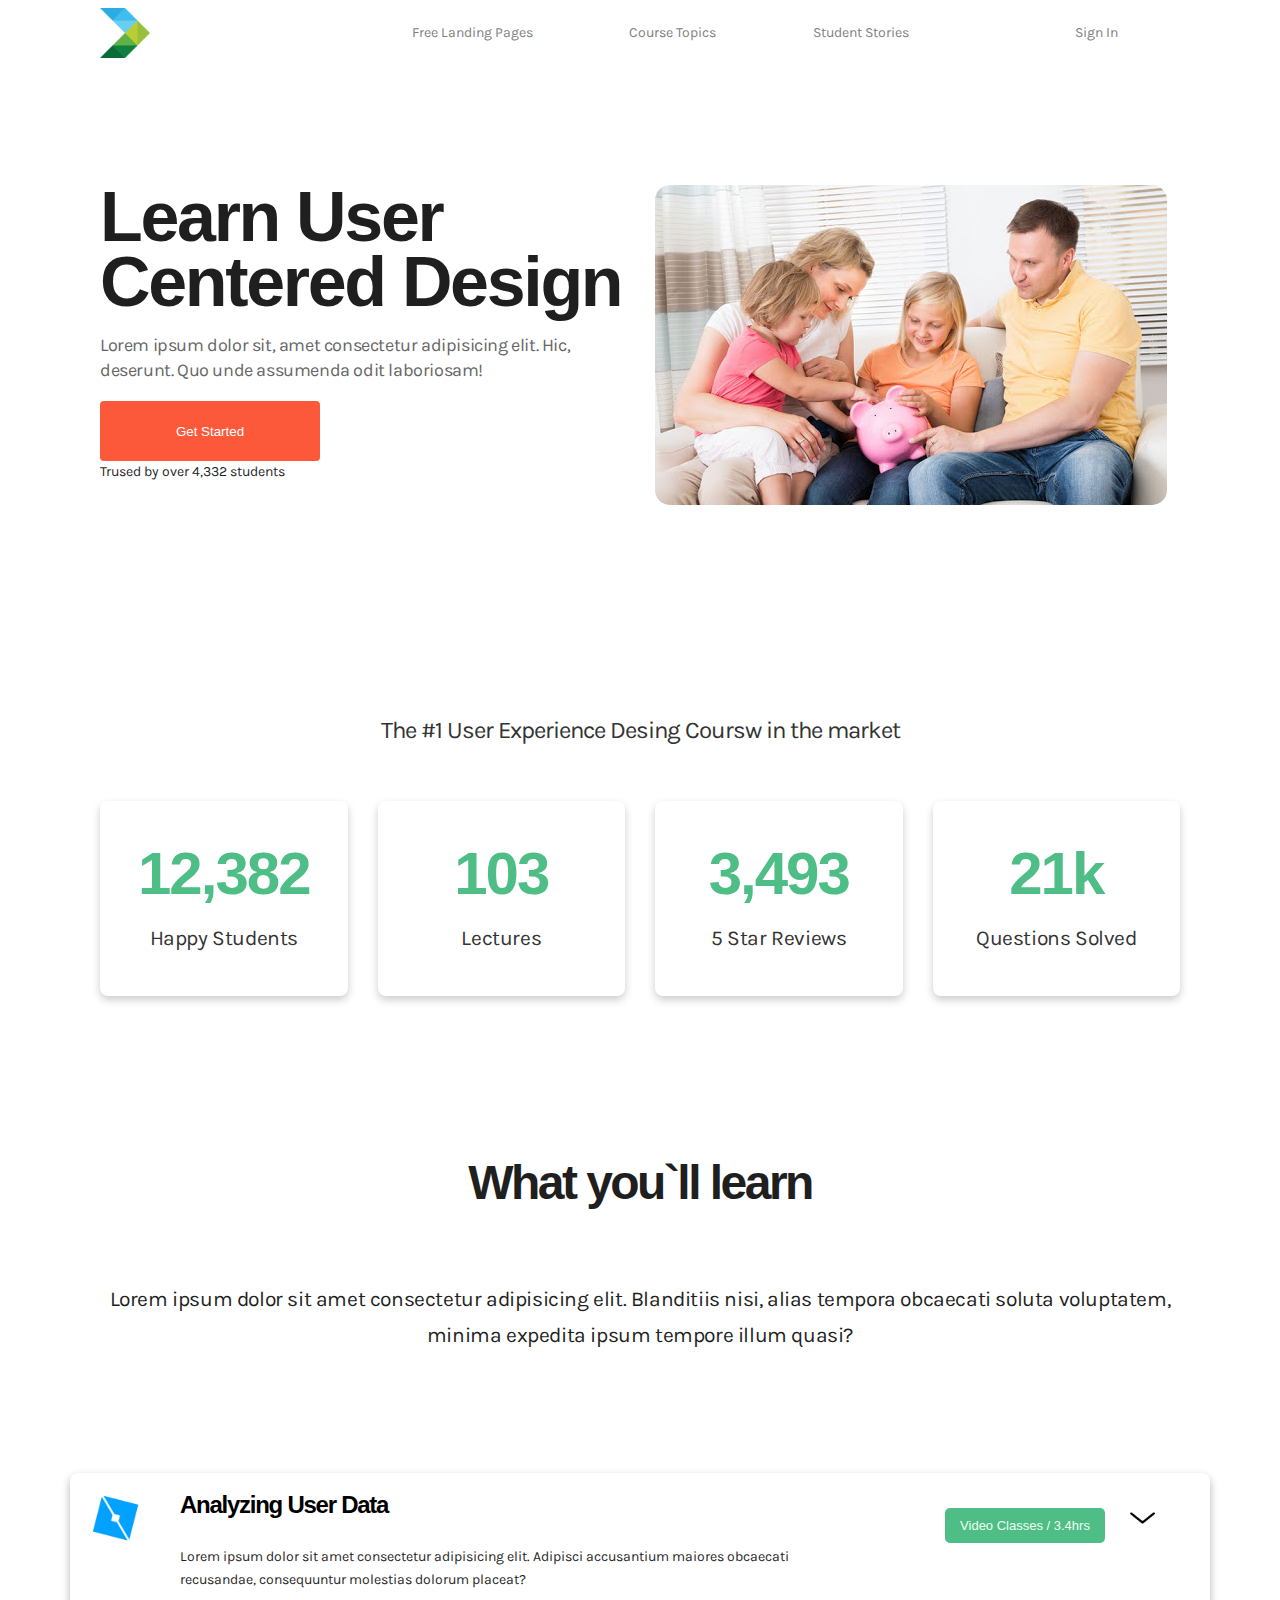
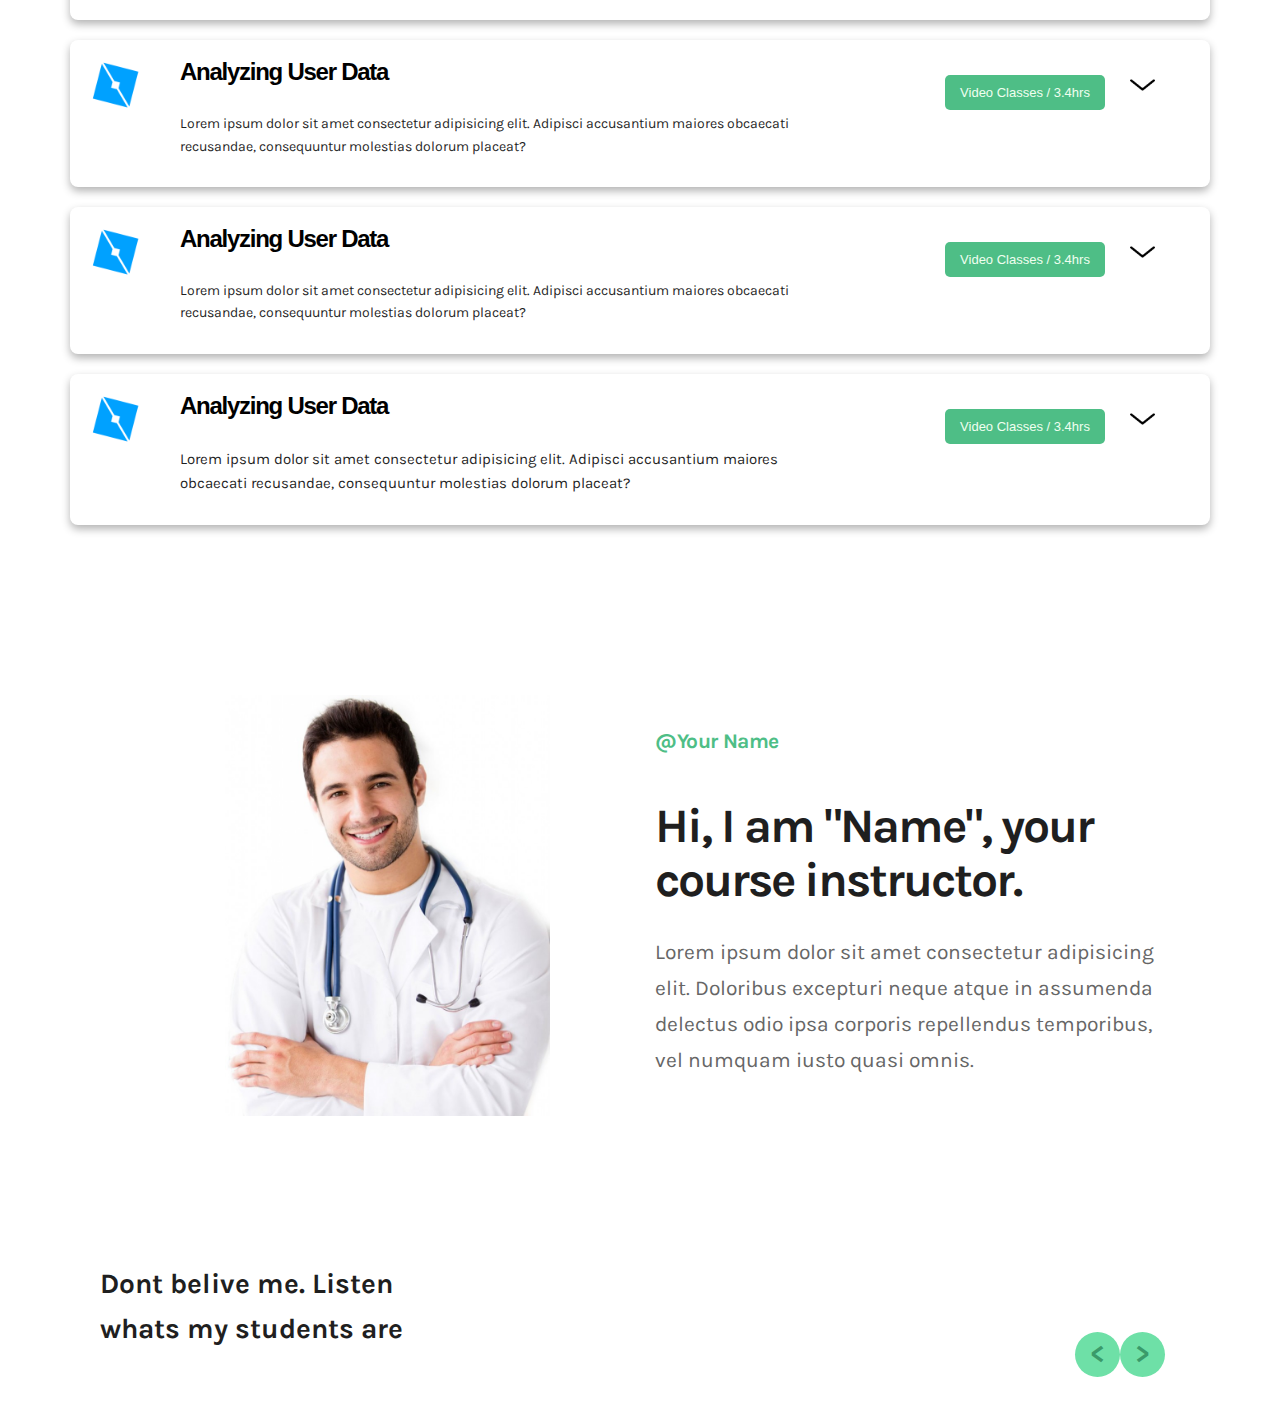
==== index.html @ 09f96566 "." ====
<!DOCTYPE html>
<html lang="en">
<head>
    <meta charset="UTF-8">
    <meta http-equiv="X-UA-Compatible" content="IE=edge">
    <meta name="viewport" content="width=device-width, initial-scale=1.0">
    <!-- <link rel="stylesheet" href="Css-Style/bootstrap-grid.css"> -->
    <link rel="stylesheet" href="Css-Style/bootstrap-grid.css">
    <link rel="stylesheet" href="Css-Style/style.css">
    <link rel="preconnect" href="https://fonts.gstatic.com">
    <link rel="stylesheet" href="./fonts/ep-icon-fonts/css/style.css">
   <link href="https://fonts.googleapis.com/css2?family=Karla:wght@200;400;700&display=swap" rel="stylesheet">
   
    <title>Document</title>
</head>
<body>

    <div class="container">
        <div class="row NavBar" >
          <div class="col-sm-1  col-md-2  col-lg-2    nav-brand">
              <div class="col-md-12">
                 <img src="images/logo/ssdc-logo.png" alt="" width="50px">
              </div>      
          </div>
          
        
          <div class="col-sm-8 col-md-7 col-lg-8 color     nav-menu">
             <ul class="list-block">
                   <li class="dropdown">
                       <a href="#">Free Landing Pages</a>
                       <ul class="dropdown-content ">
                        <li>
                            <a href="">
                             <h3>Mobile Application</h3>
                             <p>Lorem ipsum dolor sit amet.</p>
                            </a>
                            
                        </li>
                        <li>
                            <a href="">
                             <h3>SaaS Application</h3>
                             <p>Lorem ipsum dolor sit amet.</p>
                            </a>
                            
                        </li>
                        <li>
                            <a href="">
                             <h3>Digital Service</h3>
                             <p>Lorem ipsum dolor sit amet.</p>
                            </a>
                            
                        </li>
                        <li>
                            <a href="">
                             <h3>Software</h3>
                             <p>Lorem ipsum dolor sit amet.</p>
                            </a>
                            
                        </li>
                           
                        <li>
                            <a href="">
                             <h3>Web Application</h3>
                             <p>Lorem ipsum dolor sit amet.</p>
                            </a>
                           
                        </li>
                        <li>
                            <a href="">
                             <h3>SaaS Subscription</h3>
                             <p>Lorem ipsum dolor sit amet.</p>
                            </a>
                            
                        </li>
                        <li>
                            <a href="">
                             <h3>Online Course</h3>
                             <p>Lorem ipsum dolor sit amet.</p>
                            </a>
                           
                        </li>
                        <li>
                            <a href="">
                             <h3>Mobile App 2.0</h3>
                             <p>Lorem ipsum dolor sit amet.</p>
                            </a>
                            
                        </li>
                       </ul>
                   </li> 
                   
                   
                   <li>
                       <a href="#">Course Topics</a>
                   </li>
                   <li> 
                     <a href="#">Student Stories</a>
                   </li>
             </ul>
          </div>
         

          <div class=" col-sm-3  col-md-3  col-lg-2    nav-sign">
             <ul class="sign-box">
                 <li>
                     <a href="">Sign In</a>
                 </li>
             </ul>
            
          </div>

          <div class="burger-menu">
            <ul>
                <li style="list-style: none;">
                    <img src="images/icon/icon.png" alt="" width="30px" height="30px">
                </li>
            </ul>
         </div>
        </div>  
        
        <!-- block Section-->
<div class="block-hero">
     <div class="container">
        <div class="row">
          <div class="col-md-6  Learn">
              <h1>Learn User <br>Centered Design</h1>
              <p>Lorem ipsum dolor sit, amet consectetur adipisicing elit. Hic, deserunt. Quo unde assumenda odit laboriosam!</p>
             <div class="btn">
                <button class="btn-hover">
                    <a href="#">Get Started</a>
                </button>
             </div>
              <div class="rating">
                  <div class="icon">
                
                  </div>
                  <span class="text"> Trused by over 4,332 students </span>
              </div>
            </div>
                   <!--video-block-->
           <div class="col-md-6">
              <div class="media">
                  <img src="images/unnamed.jpg" alt="">
              </div>
           </div>   
         </div>

     </div>
</div>

<div class="reting-block">
    <div class="container">
        <div class="row  Ex-title">
            <h1 class="text-experience col-12">The #1 User Experience Desing Coursw in the market</h1>
        </div>
        <div class="row  Ex-block-cont " >
            <div class="col-3 ">
                <div class="cub">
                    <h1 class="num">12,382</h1>
                    <p class="p-title">Happy Students</p>
                </div>
            </div>
            <div class="col-3">
                <div class="cub">
                    <h1 class="num">103</h1>
                    <p class="p-title">Lectures</p>
                </div>
            </div>
            <div class="col-3">
                <div class="cub">
                   <h1 class="num">3,493</h1>
                   <p class="p-title">5 Star Reviews</p>
                </div>
            </div>
            <div class="col-3">
                <div class="cub">
                   <h1 class="num">21k</h1>
                   <p class="p-title">Questions Solved</p>
                </div>
            </div>
        </div>
    </div>
</div>


<div class="text-block">
    <div class="container">
        <div class="row">
        <div class="col-12">
            <h2 class="text-title">What you`ll learn</h2>
            <p class="text-p">Lorem ipsum dolor sit amet consectetur adipisicing elit. Blanditiis nisi, alias tempora obcaecati soluta voluptatem, minima expedita ipsum tempore illum quasi?</p>
        </div>
        </div>
    </div>
</div>


<!--colllapse-block-->
  
<div class="colaps">
   <div class="container">
       <div class="row colaps-block">
       <div class="row video-classes">
           <div class="col-md-1 ">
              <div class="icon-cubic"> 
                 <img src="images/icon/ROBLOX_Studio_icon.png" alt="icon" width="60px" height="60px">
              </div>
           </div>
         <div class="col-md-7">
             <div>
                 <h1 class="video-title">Analyzing User Data </h1>
                 <p>Lorem ipsum dolor sit amet consectetur adipisicing elit. Adipisci accusantium maiores obcaecati recusandae, consequuntur molestias dolorum placeat?</p>
            </div>
         </div>
        
         <div class="col-md-3 btn-block-classes">
             <div class="icon-slak">
                 <div>
                    <button class="video-class-btn">Video Classes / 3.4hrs </button>
                </div>
                <div class="icon-slak-btn">
                    <img src="images/icon/icon-vniz.png" alt="" width="25px" height="20px" class="slak">
                </div>
             </div>
         </div>
         </div>
         </div>

         <div class="row colaps-block">
            <div class="row video-classes">
                <div class="col-md-1 ">
                   <div class="icon-cubic"> 
                      <img src="images/icon/ROBLOX_Studio_icon.png" alt="icon" width="60px" height="60px">
                   </div>
                </div>
              <div class="col-md-7">
                  <div>
                      <h1 class="video-title">Analyzing User Data </h1>
                      <p>Lorem ipsum dolor sit amet consectetur adipisicing elit. Adipisci accusantium maiores obcaecati recusandae, consequuntur molestias dolorum placeat?</p>
                 </div>
              </div>
             
              <div class="col-md-3 btn-block-classes">
                  <div class="icon-slak">
                      <div>
                         <button class="video-class-btn">Video Classes / 3.4hrs </button>
                     </div>
                     <div class="icon-slak-btn">
                         <img src="images/icon/icon-vniz.png" alt="" width="25px" height="20px" class="slak">
                     </div>
                  </div>
              </div>
              </div>
              </div>

              <div class="row colaps-block">
                <div class="row video-classes">
                    <div class="col-md-1 ">
                       <div class="icon-cubic"> 
                          <img src="images/icon/ROBLOX_Studio_icon.png" alt="icon" width="60px" height="60px">
                       </div>
                    </div>
                  <div class="col-md-7">
                      <div>
                          <h1 class="video-title">Analyzing User Data </h1>
                          <p>Lorem ipsum dolor sit amet consectetur adipisicing elit. Adipisci accusantium maiores obcaecati recusandae, consequuntur molestias dolorum placeat?</p>
                     </div>
                  </div>
                 
                  <div class="col-md-3 btn-block-classes">
                      <div class="icon-slak">
                          <div>
                             <button class="video-class-btn">Video Classes / 3.4hrs </button>
                         </div>
                         <div class="icon-slak-btn">
                             <img src="images/icon/icon-vniz.png" alt="" width="25px" height="20px" class="slak">
                         </div>
                      </div>
                  </div>
                  </div>
                  </div>

                  <div class="row colaps-block">
                    <div class="row video-classes">
                        <div class="col-md-1 ">
                           <div class="icon-cubic"> 
                              <img src="images/icon/ROBLOX_Studio_icon.png" alt="icon" width="60px" height="60px">
                           </div>
                        </div>
                      <div class="col-md-7">
                          <div>
                              <h1 class="video-title">Analyzing User Data </h1>
                              <p class="video-p">Lorem ipsum dolor sit amet consectetur adipisicing elit. Adipisci accusantium maiores obcaecati recusandae, consequuntur molestias dolorum placeat?</p>
                         </div>
                      </div>
                     
                      <div class="col-md-3 btn-block-classes">
                          <div class="icon-slak">
                              <div>
                                 <button class="video-class-btn">Video Classes / 3.4hrs </button>
                             </div>
                             <div class="icon-slak-btn">
                                 <img src="images/icon/icon-vniz.png" alt="" width="25px" height="20px" class="slak">
                             </div>
                          </div>
                     </div>
                 </div>
               </div>
         </div>


         
</div>
 
<!-- profil-block -->

<div class="profil-block">
    <div class="container">
        <div class="row">
             <div class="col-md-6">
                  <div class="pr-img">
                       <img src="images/Doctor-790X1024.jpg" alt="" class="">
                  </div>
             </div>
             <div class="col-md-6">
                 <div class="pr-text">
                      <h4 class="pr-name">@Your Name</h2>
                      <h2 class="pr-title">Hi, I am "Name", your course instructor.</h2>
                      <p class="pr-p">Lorem ipsum dolor sit amet consectetur adipisicing elit. Doloribus excepturi neque atque in assumenda delectus odio ipsa corporis repellendus temporibus, vel numquam iusto quasi omnis.</p>
                 </div>
             </div>
        </div>
    </div>
 </div>


 <!--slide block-->


 <div class="slide-block">
      <div class="container">
          <div class="row">
               <div class=" col-md-6">
                  <h1 class=" text-img-title">
                      Dont belive me. Listen<br>
                      whats my students are
                  </h1>
               </div>
                <div class="col-md-6">
                    <div class="slide-img"> 
                         <h1  class="slide-slak"> < </h1>
                          <h1 class="slide-slak"> > </h1>
                    </div>   
                </div>
          </div>
      </div>
 </div>


</div>

</body>
</html>
---- Css-Style/style.css ----
body {
    font-family: "Karla", sans-serif;
    font-size: 14px;
    line-height: 1.6;
    color: #1f1f1f;
    background: #fff;
}


/*----------NavBa---------r*/


.logo-title{
    padding: 0;
}
.NavBar .list-block{
    display: flex;
    justify-content: space-evenly;
}
.NavBar a{
    color: grey;
}
.NavBar a:hover{
    color: rgba(0, 106, 0, 0.843);
    opacity: .7;
}
.nav-brand {
    display: flex;
}
.nav-brand h1{
    margin: auto;
}

/*---------NavMenu------*/

.nav-menu li a{
    list-style: none;
    text-decoration: none;
}
.nav-menu li{
    list-style: none;
}

/*-------- burger-menu--------*/


.burger-menu{
    display: none;
}

/*---------NavSign---------*/

.nav-sign li a{
    text-decoration: none
}
.nav-sign li{
   list-style: none;    
}
.nav-sign li img{
    display: none;
}


/*--------dropdown-------- */
  
  .dropdown {
    position: relative;
    display: inline-block;
  }
  .dropdown-content {  
    display: none;
    position: absolute;
    background-color: #f9f9f9;
    box-shadow: 0px 8px 16px 0px rgba(0,0,0,0.2);
    z-index: 1;
    border-radius: 8px;
  }
  .dropdown-content a {
    color: black;
    padding: 12px 16px;
    text-decoration: none;
    display: block;
  }
  .dropdown:hover .dropdown-content {
    display: flex;
    flex-wrap: wrap;
    width: 600px;
  }
  .dropdown-content li{
      flex: 50%;
      padding: 0;
      font-size: 12px;
  }
  .dropdown-content li a{
      padding: 0;
  }
.dropdown-content li p{
    color: #878b90;
    font-size: 14px;
    font-weight: 400;
    letter-spacing: -0.35px;
}
.dropdown-content a h3{
    font-weight: bold;
    font-size: 16px;
}





/* ---------block Section---------*/

.block-hero{
    padding-top: 120px;
    padding-bottom: 120px;
    box-sizing: border-box;
    display: block;
}

.Learn{
    padding-bottom: 25px;
}
.Learn h1 {
    font-size: 70px;
    line-height: 70px;
    font-family: sans-serif;
    margin: 0;
    letter-spacing: -0.4px;
    font-weight: 700;
    letter-spacing: -2.33px;
}
.Learn p{
    line-height: 36px;
    font-size: 21px;
    color: #666666;
    font-family: "Karla", sans-serif;
    font-weight: 400;
    letter-spacing: -0.4px;
}
.media img{
    max-width: 100%;
    vertical-align: middle;
    border-style: none;
    border-radius: 15px;
}

/*button*/

.btn-hover{
    width: 220px;
    height: 60px;
    border: 0;
    border-radius: 4px;
    background-color: #fc593b;
}
.btn-hover a{
    text-decoration: none;
    color: #ffffff;
}
.btn-hover:hover{
    opacity: .8;
}


/*Reting block*/

.reting-block{
    padding-bottom: 120px;
}

.text-experience {
    text-align: center;
    color: #333333;
    font-family: "Karla", sans-serif;
    font-size: 24px;
    font-weight: 400;
    letter-spacing: -1px;
}
.num {
    text-align: center;
    font-size: 60px;
    color: #4ebe86;
    font-weight: 700;
    font-family: 'Work Sans', sans-serif;
    letter-spacing: -2px;
   padding-top: 25px;
   margin: 0;
}


.Ex-title{
   padding-top: 70px;
   padding-bottom: 35px;
   
}
.p-title{
    text-align: center;
    color: #333333;
    font-family: "Karla", sans-serif;
    font-size: 21px;
    font-weight: 400;
    letter-spacing: -0.4px;
    margin: 0;
}
.cub{
    box-shadow: 0 4px 8px 0 rgba(0, 0, 0, 0.2);
    border-radius: 8px;
    width: auto;
    height: auto;
}

.Ex-block-cont{
    display: flex;
    justify-content: center;
}



/*text-block*/

.text-title{
    font-family: "Work Sans", sans-serif;
    font-weight: 700;
    text-align: center;
    font-size: 48px;
    line-height: 56px;
    letter-spacing: -2.53px
}

.text-p{
    text-align: center;
    font-size: 21px;
    font-weight: 400;
    letter-spacing: -0.4px;
    line-height: 36px;
    padding-top: 30px;
    margin-bottom: 0;
}

.text-block{
    padding-bottom: 120px;
}




/* video classes */


.video-classes{
    box-shadow: 0 4px 8px 0 rgba(0, 0, 0, 0.3);
    border-radius: 8px;
}
.video-classes >div{
    padding: 15px;
}

.icon-slak{
    display: flex;
}
.icon-slak> div{
    padding-left: 25px;
    padding-top: 20px;
}
.video-class-btn{
    border-radius: 5px;
    background-color: #4ebe86;
    padding: 10px 15px;
    border: 0;
    color: honeydew;
    font-size: 14px;
}

.icon-slak-btn{
    padding-top: 10px;
}


.video-title{
    font-family: "Work Sans", sans-serif;
    color: #000000;
    font-size: 24px;
    font-weight: 600;
    letter-spacing: -1.26px;
    line-height: 50px;
    margin-top: -8px;
}
.btn-block-classes{
    left: 75px;
}
.icon-cubic img{
    padding-top: inherit;
}
.colaps-block{
    padding-bottom: 20px;
}

.colaps{
    padding-bottom: 150px;
}



/* profil-block */

.pr-name{
    color: #4ebe86;
    font-family: "Karla", sans-serif;
    font-size: 21px;
    font-weight: 700;
    letter-spacing: -0.4px;
    line-height: 36px;
}
.pr-title{
    margin-bottom: 27px;
    font-size: 48px;
    letter-spacing: -2.02px;
    line-height: 54px;
}

.pr-p{
    font-size: 21px;
    line-height: 36px;
    color: #666666;
    font-family: "Karla", sans-serif;
}

.pr-img img{
    max-width: 450px;
    padding-left: 125px;
}


.profil-block{
    margin-bottom: 120px;
}



/* slide-block */

.text-img-title h1{
    font-size: 48px;
    color: #1f1f1f;
    font-family: 'Work Sans', sans-serif;
    font-weight: 700;
    letter-spacing: -2.53px;
    line-height: 1;
    margin-bottom: 20px;
}

.slide-slak{
    border-radius: 50%;
    text-align: center;
    background-color: #6ee0a7;
    color:#3a9a6a ;
    width: 45px;
    height: 45px;
}

.slide-img{
    padding-top: 70px;
    padding-left: 420px;
}











/*------max 576px------*/


@media only screen and (max-width: 576px) {

  /*navmenu*/
    .nav-menu{
        display: none;
    }
    .burger-menu{
        display: block;
        position: relative;
        left: 450px;
        bottom: 55px;
    }
    .nav-sign{
        display: none;
    } 

/*blockhero*/
    .Learn{
        padding-bottom: 25px;
    }
    .Learn h1 {
        font-size: 55px;
        line-height: 60px;
        font-family: sans-serif;
        margin: 0;
        letter-spacing: -0.4px;
        font-weight: 700;
        letter-spacing: -2.33px;
    }
    .Learn p{
        line-height: 25px;
        font-size: 20px;
        color: #666666;
        font-family: "Karla", sans-serif;
        font-weight: 400;
        letter-spacing: -0.4px;
    }

    .Ex-block-cont{
        display: grid;
        grid-template-columns: auto;
     }
     .cub{
         box-shadow: 0 4px 8px 0 rgba(0, 0, 0, 0.2);
         border-radius: 8px;
         width: 250px;
         height:200px;
         margin: 15px;
     }

     .slide-img{
        padding-top: 0px;
        padding-left: 100px;
    }
    

     

}
@media only screen and (min-width: 576px) {
    
    /*navmenu*/
    .nav-menu{
        display: none;
    }
    .burger-menu{
        display: block;
        position: relative;
        left: 450px;
    }
     
    .nav-sign{
        display: none;
    } 

/*blockhero*/
    .Learn{
        padding-bottom: 25px;
    }
    .Learn h1 {
        font-size: 55px;
        line-height: 60px;
        font-family: sans-serif;
        margin: 0;
        letter-spacing: -0.4px;
        font-weight: 700;
        letter-spacing: -2.33px;
    }
    .Learn p{
        line-height: 25px;
        font-size: 20px;
        color: #666666;
        font-family: "Karla", sans-serif;
        font-weight: 400;
        letter-spacing: -0.4px;
    }

    .Ex-block-cont{
       display: grid;
       grid-template-columns: auto;
    }
    .cub{
        box-shadow: 0 4px 8px 0 rgba(0, 0, 0, 0.2);
        border-radius: 8px;
        width: 250px;
        height:200px;
        margin: 15px;
    }

    .btn-block-classes {
        left:-35px;
    }
    .video-p{
        font-size: 15px;
    }

    /* slide-block */

.text-img-title h1{
    font-size: 48px;
    color: #1f1f1f;
    font-family: 'Work Sans', sans-serif;
    font-weight: 700;
    letter-spacing: -2.53px;
    line-height: 1;
    margin-bottom: 20px;
}


.slide-img{
    display: grid;
    grid-template-columns:auto auto;
    text-align: center;
    width: max-content;
    padding-left: 109px;
}

    

}


/*--------max 798px------*/

@media only screen and ( min-width: 768px) {
    
    /*navmenu*/
    .nav-menu{
        display: none;
    }
    .burger-menu{
        display: block;
        position: relative;
        left: 450px;
    }

    .nav-sign{
        display: none;
    }
    /*blockhero*/ 
    .Learn{
        padding-bottom: 20px;
    }
    .Learn h1 {
        font-size: 40px;
        line-height: 45px;
        font-family: sans-serif;
        margin: 0;
        letter-spacing: -0.2px;
        font-weight: 700;
        letter-spacing: -2.33px;
    }
    
    .Learn p{
        line-height: 25px;
        font-size: 16px;
        color: #666666;
        font-family: "Karla", sans-serif;
        font-weight: 400;
        letter-spacing: -0.4px;
    }
/*btn*/
    .btn-hover{
        width: 190px;
        height: 50px;
        border: 0;
        border-radius: 4px;
        background-color: #fc593b;
    }
    .btn-hover a{
        text-decoration: none;
        color: #ffffff;
    }
    .btn-hover:hover{
        opacity: .8;
    }

    .Ex-block-cont{
        display: grid;
        grid-template-columns: auto auto;
    }
    .cub{
        box-shadow: 0 4px 8px 0 rgba(0, 0, 0, 0.2);
        border-radius: 8px;
        width: 250px;
        height: 200px;
        margin: 15px;
    }
    .video-title{
        font-family: "Work Sans", sans-serif;
        color: #000000;
        font-size: 24px;
        font-weight: 600;
        letter-spacing: -1.26px;
        line-height: 50px;
        margin-top: -8px;
    }

    .btn-block-classes {
        left: -30px;
    }

    .video-p{
        font-size: 15px;
    }

       /* doc-block*/
       
       .pr-name{
        color: #4ebe86;
        font-family: "Karla", sans-serif;
        font-size: 21px;
        font-weight: 700;
        letter-spacing: -0.4px;
        line-height: 36px;
    }
    .pr-title{
        margin-bottom: 24px;
        font-size: 32px;
        letter-spacing: -1.02px;
        line-height: 40px;
    }
    
    .pr-p{
        font-size: 18px;
        line-height: 29px;
        color: #666666;
        font-family: "Karla", sans-serif;
    }
    
    .pr-img img{
        max-width: 280px;
        padding-left: 0;
    }
    /* slide-block */

.text-img-title h1{
    font-size: 48px;
    color: #1f1f1f;
    font-family: 'Work Sans', sans-serif;
    font-weight: 700;
    letter-spacing: -2.53px;
    line-height: 1;
    margin-bottom: 20px;
}


.slide-img{
    display: grid;
    grid-template-columns:auto auto;
    text-align: center;
    padding-top: 70px;
    padding-left: 215px;
}


}


/*------- max 992px --------*/

@media only screen and (min-width: 992px) {
   /*menu*/

    .nav-menu{
        display: none;
    }
    .burger-menu{
        display: block;
        position: relative;
        left: 450px;
    }
   
    /*Sign*/

    

    .nav-sign{
        display: block;
        list-style: none;
    }
    .nav-sign li img{
        display: block;
        width: 40px;
        padding-left: 15px;
    }
    .sign-box{
        display: flex;
        position: relative;
        left: 500px;
    }

    /*blockhero*/
    .Learn h1 {
        font-size: 55px;
        line-height: 50px;
        font-family: sans-serif;
        margin: 0;
        letter-spacing: -0.4px;
        font-weight: 700;
        letter-spacing: -2.33px;
    }
    .Learn p{
        line-height: 25px;
        font-size: 18px;
        color: #666666;
        font-family: "Karla", sans-serif;
        font-weight: 400;
        letter-spacing: -0.4px;
    }

    /*btn*/
    .btn-hover{
        width: 220px;
        height: 60px;
        border: 0;
        border-radius: 4px;
        background-color: #fc593b;
    }

    .btn-hover a{
        text-decoration: none;
        color: #ffffff;
    }
    .btn-hover:hover{
        opacity: .8;
    }

    /*Ex-Block*/

    .num {
        text-align: center;
        font-size: 35px;
        color: #4ebe86;
        font-weight: 700;
        font-family: 'Work Sans', sans-serif;
        letter-spacing: -2px;
       padding-top: 25px;
       margin: 0;
    }
    .p-title{
        text-align: center;
        color: #333333;
        font-family: "Karla", sans-serif;
        font-size: 18px;
        font-weight: 400;
        letter-spacing: -0.4px;
        margin: 0;
        padding-bottom: 40px;
    }
    .Ex-block-cont{
        display: flex;
    }
    .cub{
        box-shadow: 0 4px 8px 0 rgba(0, 0, 0, 0.2);
        border-radius: 8px;
        width: auto;
        height:auto;
        margin: 0;
    }

    .video-class-btn{
        border-radius: 5px;
        background-color: #4ebe86;
        padding: 10px 15px;
        border: 0;
        color: honeydew;
        font-size: 12px;
        width: 150px;
    }
    .btn-block-classes{
        left: 35px;
    }

     /* doc-block*/
       
     .pr-name{
        color: #4ebe86;
        font-family: "Karla", sans-serif;
        font-size: 21px;
        font-weight: 700;
        letter-spacing: -0.4px;
        line-height: 36px;
    }
    .pr-title{
        margin-bottom: 26px;
       font-size: 32px;
       letter-spacing: -2.02px;
       line-height: 43px;
    }
    
    .pr-p{
        font-size: 18px;
        line-height: 30px;
        color: #666666;
        font-family: "Karla", sans-serif;
    }
    
    .pr-img img{
        max-width: 380px;
        padding-left: 84px;
    }

    /* slide-block */

.text-img-title h1{
    font-size: 48px;
    color: #1f1f1f;
    font-family: 'Work Sans', sans-serif;
    font-weight: 700;
    letter-spacing: -2.53px;
    line-height: 1;
    margin-bottom: 20px;
}


.slide-img{
    padding-top: 70px;
    padding-left: 335px;
}


}








@media only screen and (min-width: 1200px){
  
    /*navmenu*/
    .nav-menu{
        display: block;
    }
    .burger-menu{
        display: none;
        position: relative;
        left: 450px;
    }
 
    /*blockhero*/

    .block-hero{
        padding-top: 120px;
        padding-bottom: 120px;
        box-sizing: border-box;
        display: block;
    }
    .Learn h1 {
        font-size: 70px;
        line-height: 65px;
        font-family: sans-serif;
        margin: 0;
        letter-spacing: -0.4px;
        font-weight: 700;
        letter-spacing: -2.33px;
    }
    .Learn p{
        line-height: 25px;
        font-size: 18px;
        color: #666666;
        font-family: "Karla", sans-serif;
        font-weight: 400;
        letter-spacing: -0.4px;
    }
    .media img{
        max-width: 100%;
        vertical-align: middle;
        border-style: none;
        border-radius: 15px;
    }
    
    /*button*/
    
    .btn-hover{
        width: 220px;
        height: 60px;
        border: 0;
        border-radius: 4px;
        background-color: #fc593b;
    }
    .btn-hover a{
        text-decoration: none;
        color: #ffffff;
    }
    .btn-hover:hover{
        opacity: .8;
    }


    /*sign*/
    .sign-box{
        display: flex;
        position: relative;
        left: 0px;
    }

    /*Ex_block*/

    .num {
        text-align: center;
        font-size: 60px;
        color: #4ebe86;
        font-weight: 700;
        font-family: 'Work Sans', sans-serif;
        letter-spacing: -2px;
       padding-top: 25px;
       margin: 0;
    }

    .p-title{
        text-align: center;
        color: #333333;
        font-family: "Karla", sans-serif;
        font-size: 21px;
        font-weight: 400;
        letter-spacing: -0.4px;
        margin: 0;
    }
    .Ex-block-cont{
        display: flex;
    }
    .cub{
        box-shadow: 0 4px 8px 0 rgba(0, 0, 0, 0.2);
        border-radius: 8px;
        width: auto;
        height:auto;
        margin: 0;
    }


    .video-class-btn{
        border-radius: 5px;
        background-color: #4ebe86;
        padding: 10px 15px;
        border: 0;
        color: honeydew;
        font-size: 13px;
        width: 160px;
    }
    .btn-block-classes{
        left: 75px;
    }

    /* doc-block*/
       
    .pr-name{
        color: #4ebe86;
        font-family: "Karla", sans-serif;
        font-size: 21px;
        font-weight: 700;
        letter-spacing: -0.4px;
        line-height: 36px;
    }
    .pr-title{
        margin-bottom: 27px;
        font-size: 48px;
        letter-spacing: -2.02px;
        line-height: 54px;
    }
    
    .pr-p{
        font-size: 21px;
        line-height: 36px;
        color: #666666;
        font-family: "Karla", sans-serif;
    }
    
    .pr-img img{
        max-width: 450px;
        padding-left: 125px;
    }

    /* slide-block */

.text-img-title h1{
    font-size: 48px;
    color: #1f1f1f;
    font-family: 'Work Sans', sans-serif;
    font-weight: 700;
    letter-spacing: -2.53px;
    line-height: 1;
    margin-bottom: 20px;
}

.slide-img{
    display: grid;
    grid-template-columns:auto auto;
    text-align: center;
    padding-top: 70px;
    padding-left: 420px;
}


}
/*
    flex-direction: column;
    background: white;
    position: relative;
    right: auto;
*/
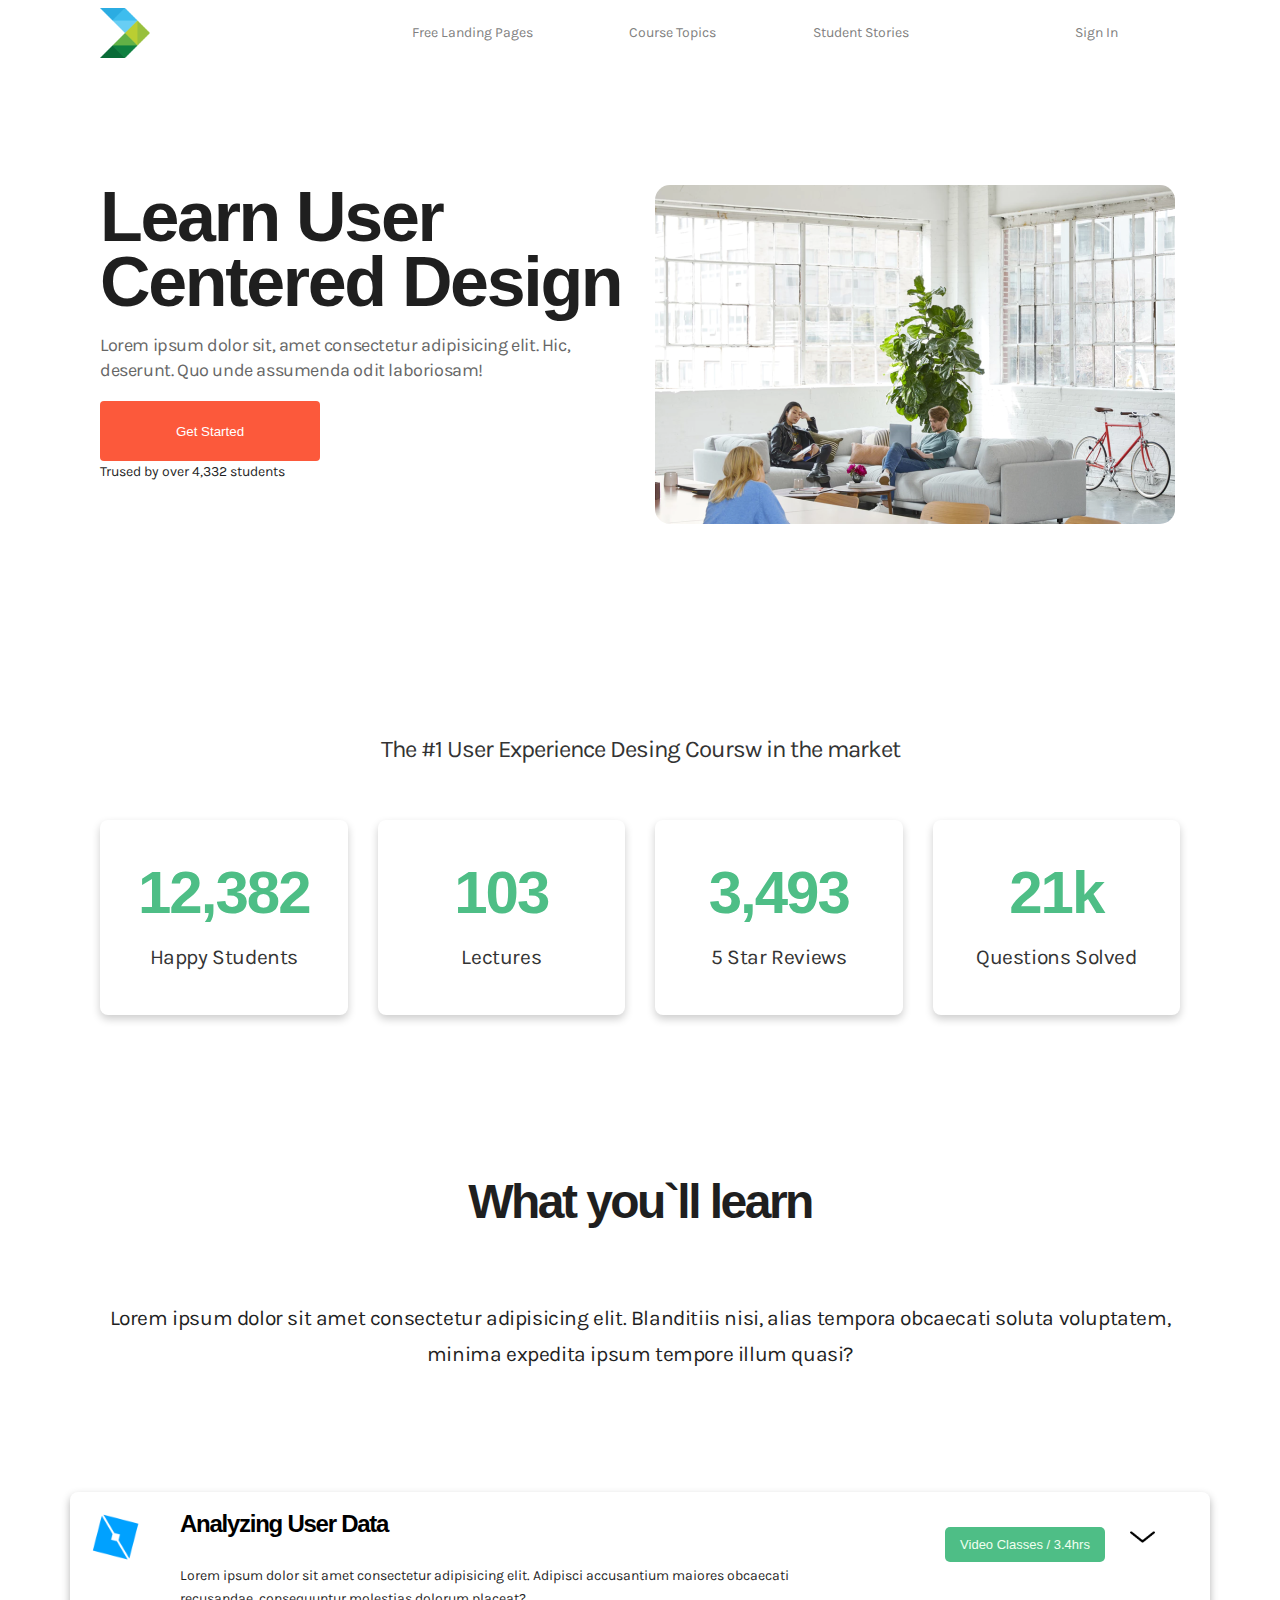
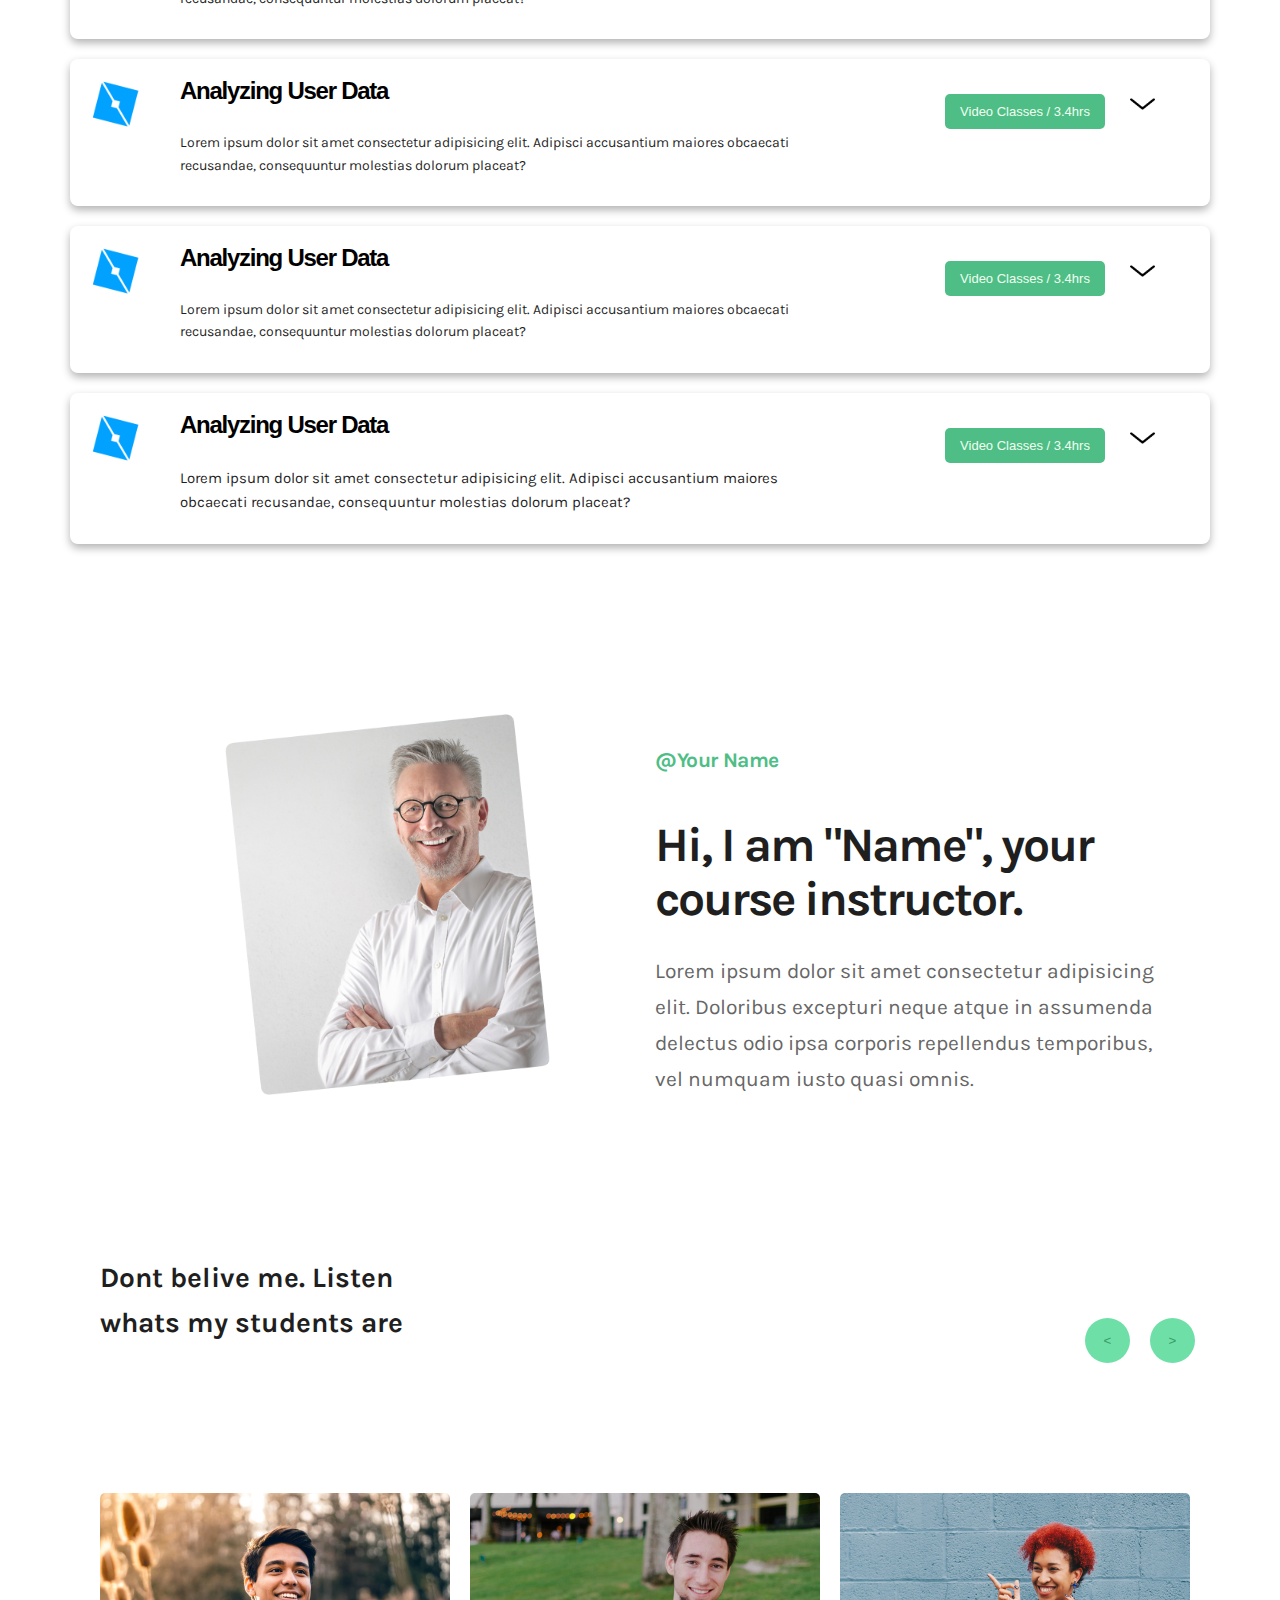
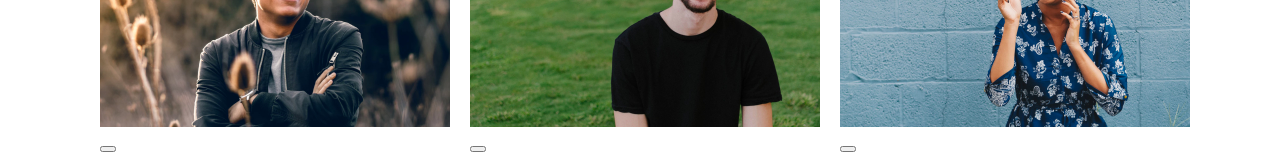
==== commit fb07d3cb: "." ====
--- a/index.html
+++ b/index.html
@@ -140,7 +140,7 @@
                    <!--video-block-->
            <div class="col-md-6">
               <div class="media">
-                  <img src="images/unnamed.jpg" alt="">
+                  <img src="images/hero.png" alt="">
               </div>
            </div>   
          </div>
@@ -319,7 +319,7 @@
         <div class="row">
              <div class="col-md-6">
                   <div class="pr-img">
-                       <img src="images/Doctor-790X1024.jpg" alt="" class="">
+                       <img src="images/aurthor.png" alt="" class="">
                   </div>
              </div>
              <div class="col-md-6">
@@ -348,10 +348,62 @@
                </div>
                 <div class="col-md-6">
                     <div class="slide-img"> 
-                         <h1  class="slide-slak"> < </h1>
-                          <h1 class="slide-slak"> > </h1>
+                        <div>
+                         <button class="slide-slak"> < </button>
+                         </div>
+                         <div>
+                         <button class="slide-slak"> > </button>
+                         </div>
+
                     </div>   
                 </div>
+          </div>
+          <div class="row plaer">
+             <div class="col-md-4">
+                 <div class="plaer-block">
+                      <div>
+                          <img src="images/t4-card-1.jpg" alt="">
+                      </div>
+                      <div>
+                          <div class="plaer-text">
+
+                          </div>
+                          <div class="plaer-btn">
+                              <button></button>
+                          </div>
+                      </div>
+                 </div>
+             </div>
+             <div class="col-md-4">
+                 <div class="plaer-block">
+                    <div>
+                        <img src="images/t4-card-2.jpg" alt="">
+                    </div>
+                    <div>
+                        <div class="plaer-text">
+
+                        </div>
+                        <div class="plaer-btn">
+                            <button></button>
+                        </div>
+                    </div>
+                 </div>
+             </div>
+             <div class="col-md-4">
+                 <div class="plaer-block">
+                    <div>
+                        <img src="images/t4-card-3.jpg" alt="">
+                    </div>
+                    <div>
+                        <div class="plaer-text">
+
+                        </div>
+                        <div class="plaer-btn">
+                            <button></button>
+                        </div>
+                    </div>
+                 </div>
+             </div>
           </div>
       </div>
  </div>
--- a/Css-Style/style.css
+++ b/Css-Style/style.css
@@ -352,6 +352,7 @@
 }
 
 .slide-slak{
+    border: none;
     border-radius: 50%;
     text-align: center;
     background-color: #6ee0a7;
@@ -364,6 +365,46 @@
     padding-top: 70px;
     padding-left: 420px;
 }
+
+.slide-img >div{
+    padding: 10px;
+}
+
+
+
+
+
+/*plaer block*/
+
+.plaer{
+    padding-top: 120px;
+}
+
+.plaer-block img{
+    width: 350px;
+    height: 234px;
+}
+
+
+
+
+
+
+
+
+
+
+
+
+
+
+
+
+
+
+
+
+
 
 
 
@@ -512,10 +553,10 @@
     grid-template-columns:auto auto;
     text-align: center;
     width: max-content;
-    padding-left: 109px;
-}
-
-    
+    padding-left: 80px;
+    padding-top: 10px;
+}
+ 
 
 }
 
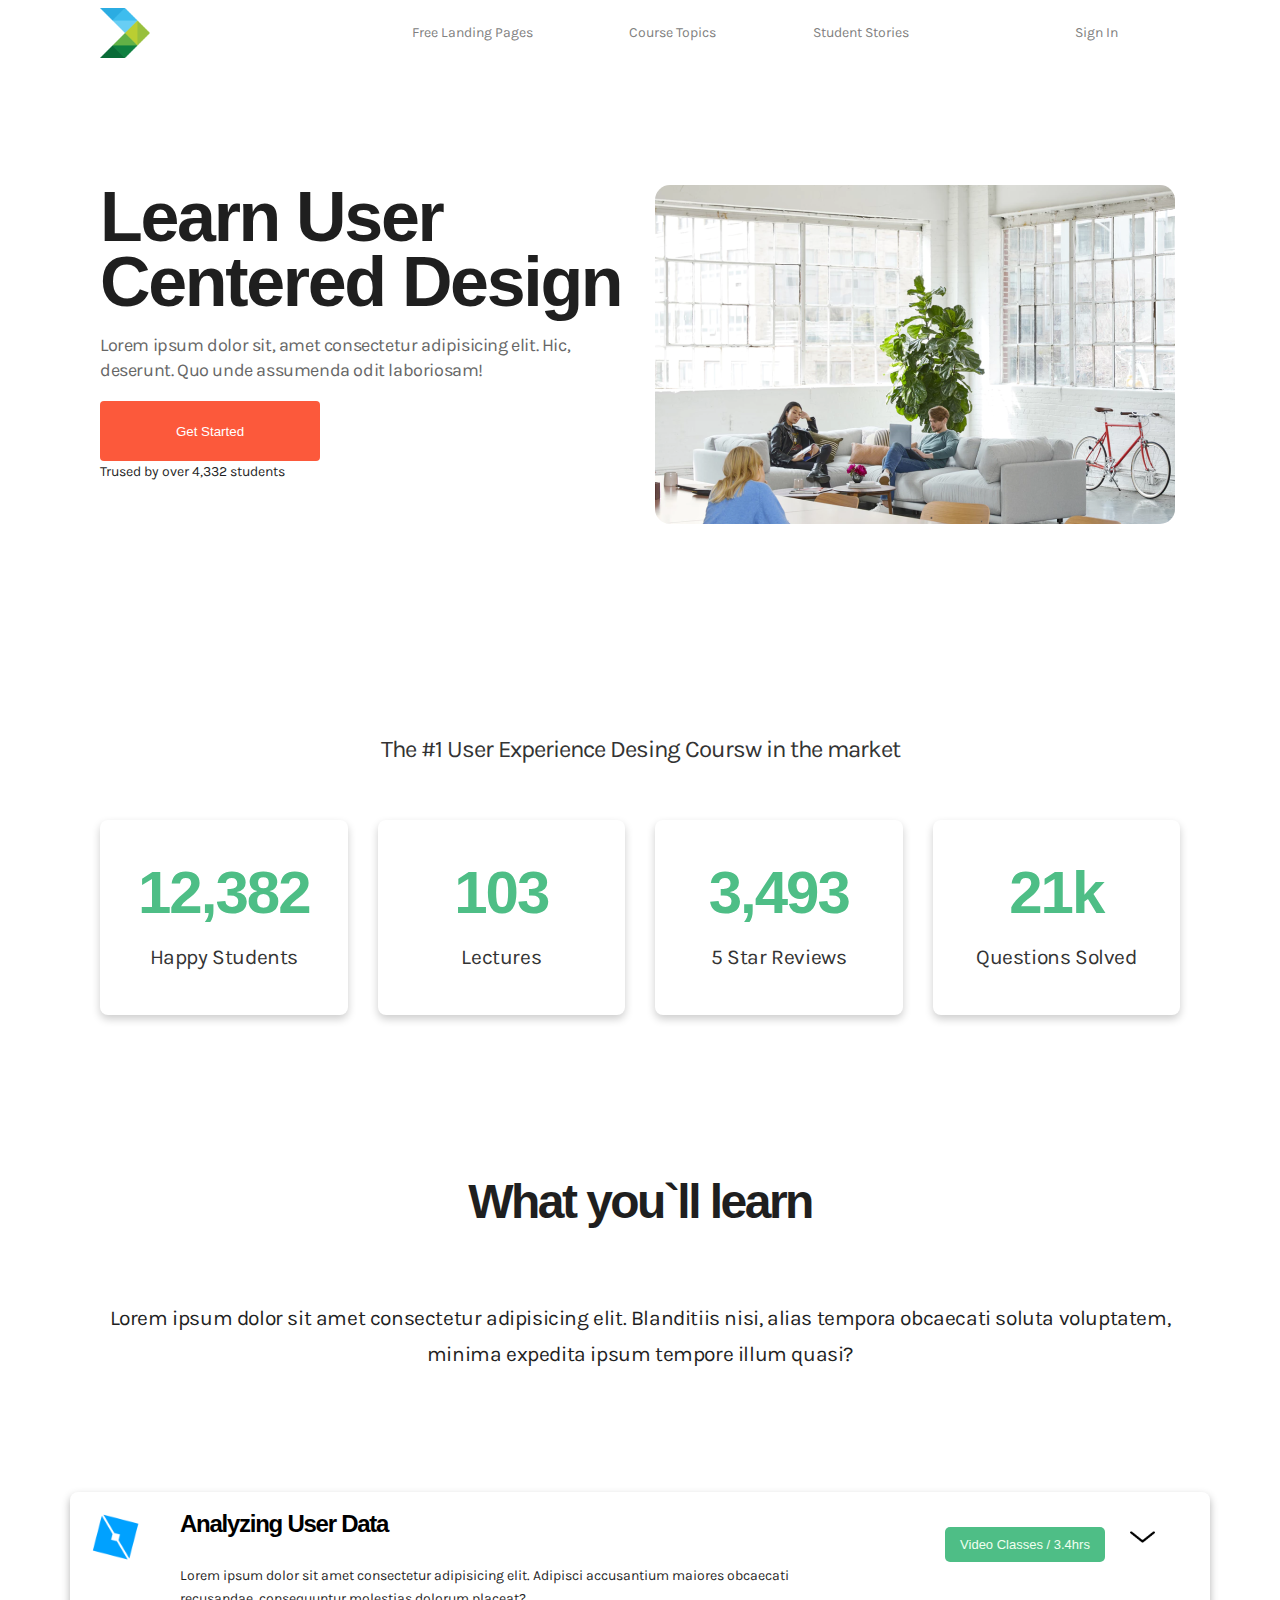
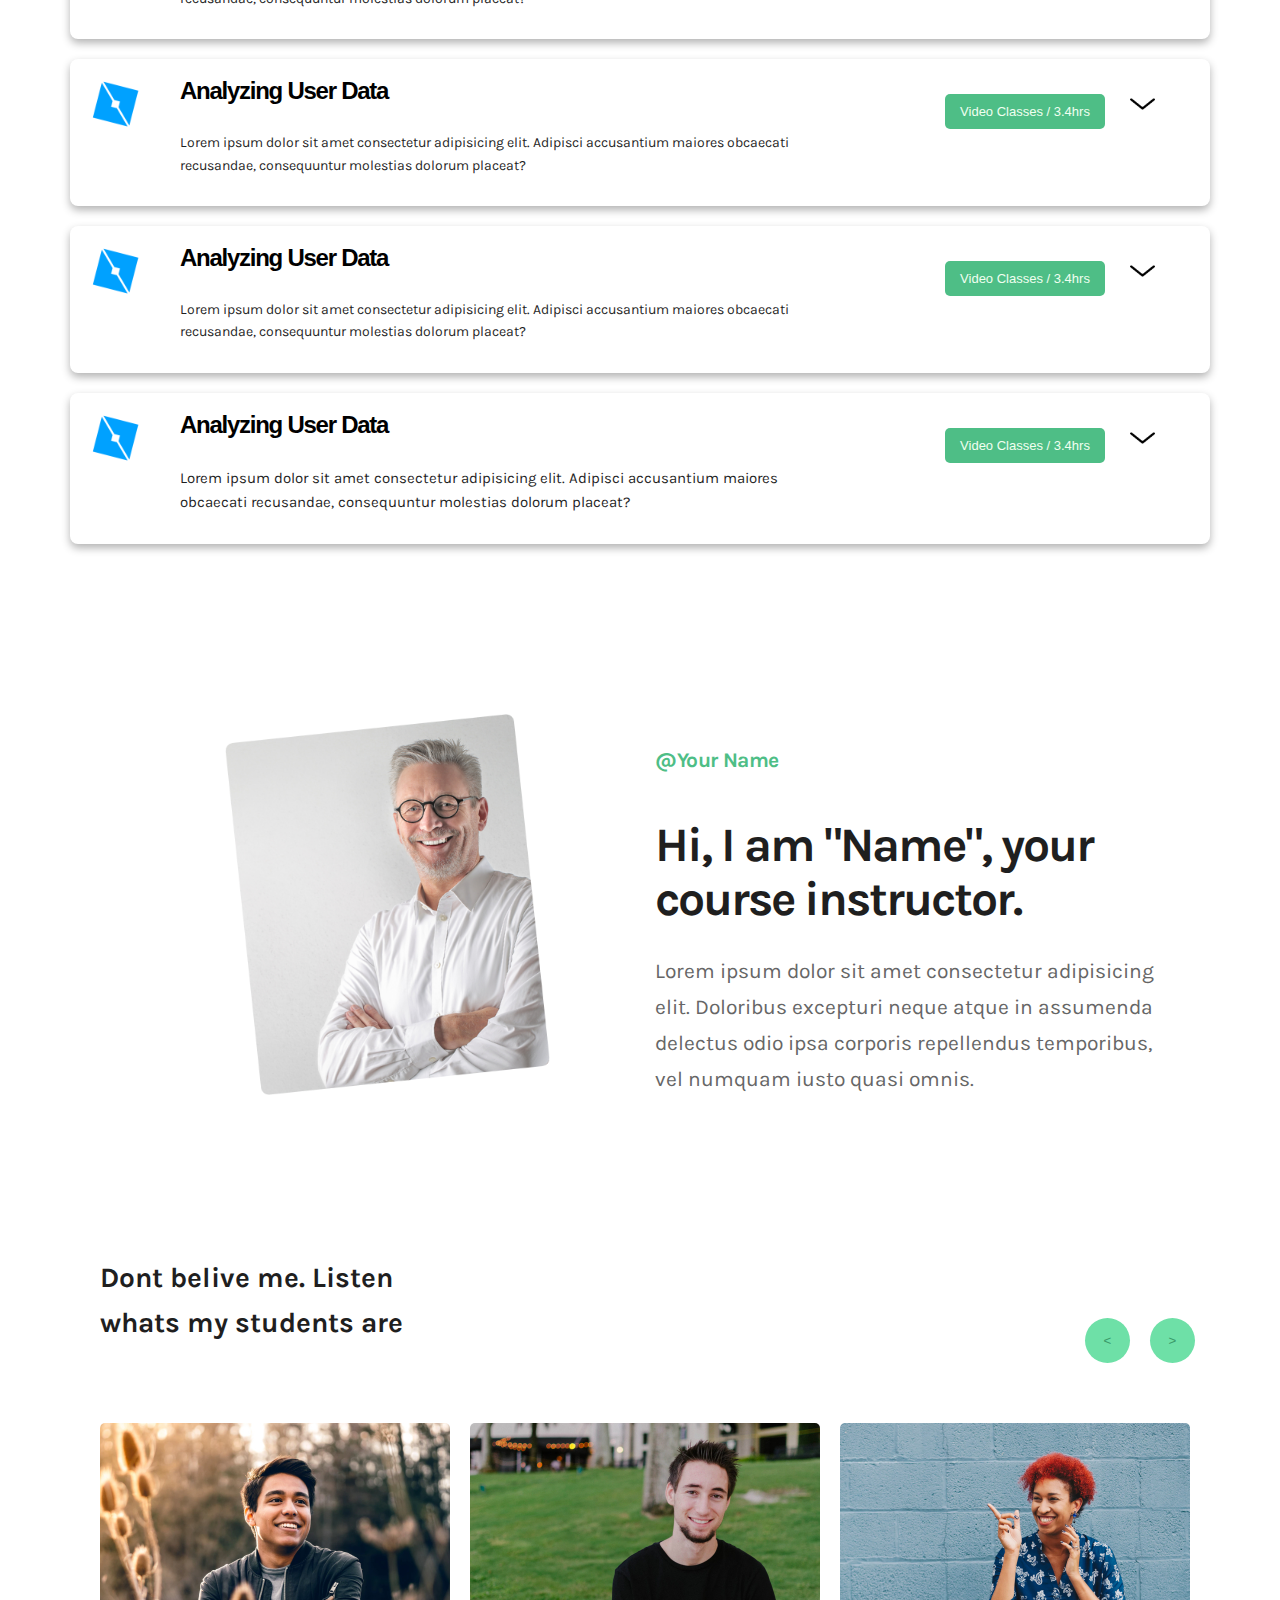
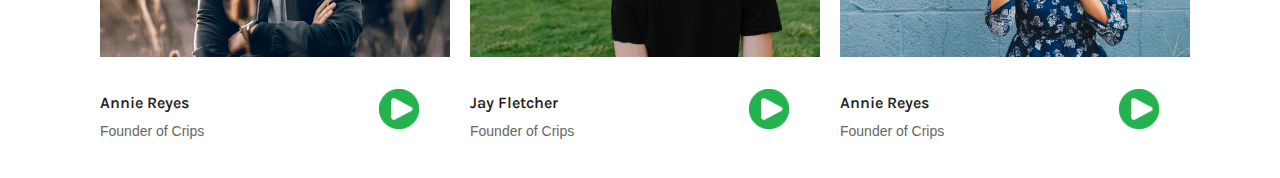
==== commit eaa27dc1: "not responsiv" ====
--- a/index.html
+++ b/index.html
@@ -364,12 +364,13 @@
                       <div>
                           <img src="images/t4-card-1.jpg" alt="">
                       </div>
-                      <div>
+                      <div class="plaer-text-block">
                           <div class="plaer-text">
-
+                               <h4>Annie Reyes</h4>
+                               <span>Founder of Crips</span>
                           </div>
                           <div class="plaer-btn">
-                              <button></button>
+                                  <img src="images/icon/play-icon.png" alt="" class="play-icon">
                           </div>
                       </div>
                  </div>
@@ -379,12 +380,13 @@
                     <div>
                         <img src="images/t4-card-2.jpg" alt="">
                     </div>
-                    <div>
+                    <div class="plaer-text-block">
                         <div class="plaer-text">
-
+                            <h4>Jay Fletcher</h4>
+                            <span>Founder of Crips</span>
                         </div>
                         <div class="plaer-btn">
-                            <button></button>
+                            <img src="images/icon/play-icon.png" alt="" class="play-icon">
                         </div>
                     </div>
                  </div>
@@ -394,12 +396,13 @@
                     <div>
                         <img src="images/t4-card-3.jpg" alt="">
                     </div>
-                    <div>
+                    <div class="plaer-text-block">
                         <div class="plaer-text">
-
+                            <h4>Annie Reyes</h4>
+                            <span>Founder of Crips</span>
                         </div>
                         <div class="plaer-btn">
-                            <button></button>
+                            <img src="images/icon/play-icon.png" alt="" class="play-icon">
                         </div>
                     </div>
                  </div>
--- a/Css-Style/style.css
+++ b/Css-Style/style.css
@@ -375,9 +375,14 @@
 
 
 /*plaer block*/
+.plaer-text-block{
+   display: flex; 
+   padding-top: 25px;  
+   padding-bottom: 25px; 
+} 
 
 .plaer{
-    padding-top: 120px;
+    padding-top: 50px;
 }
 
 .plaer-block img{
@@ -385,10 +390,28 @@
     height: 234px;
 }
 
-
-
-
-
+.plaer-text h4{
+    font-size: 16px;
+    font-weight: 600;
+    line-height: 28px;
+    margin: 0;
+}
+
+.plaer-text span{
+    color: #666666;
+    font-family: "Inter",sans-serif;
+    font-size: 14px;
+    font-weight: 400;
+    line-height: 28px;
+    margin: 0;
+}
+.plaer-btn > img{
+    width: 40px;
+    height: 40px;
+}
+.plaer-btn{
+    padding-left: 175px;
+}
 
 
 
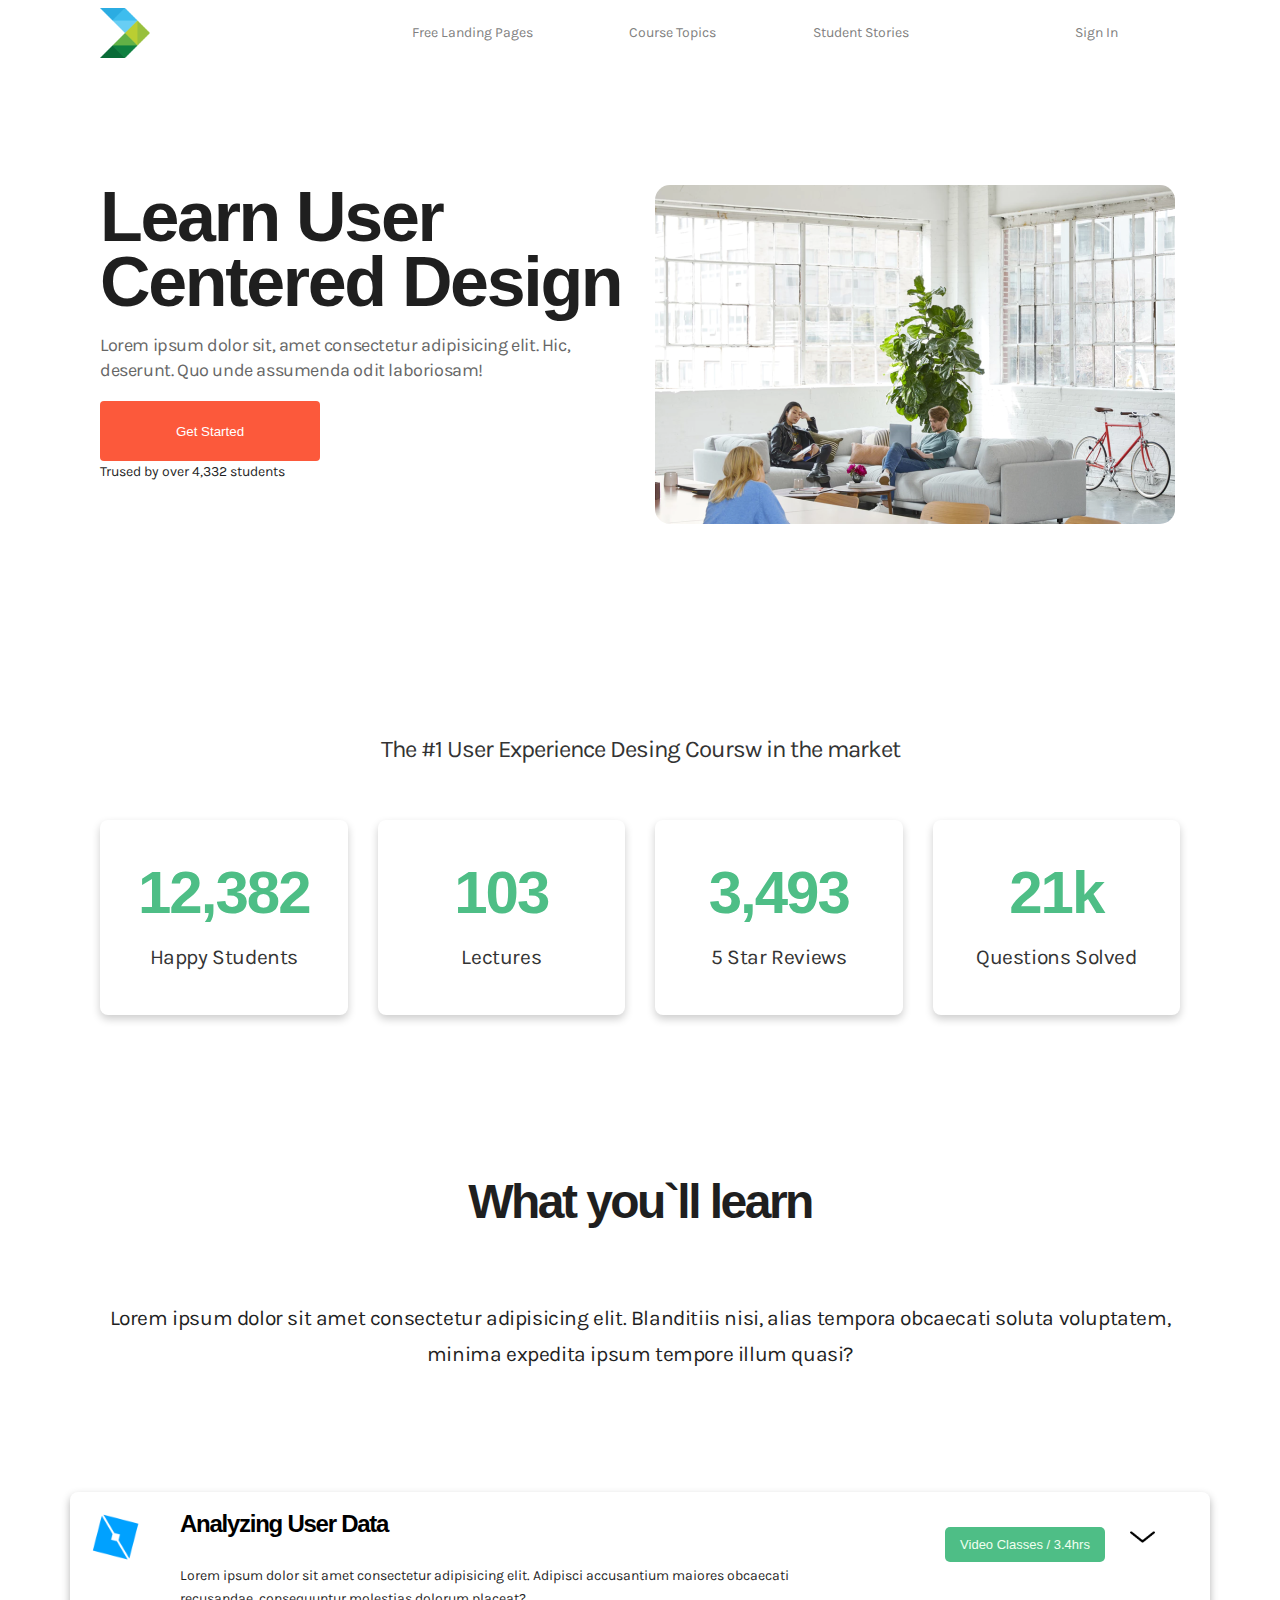
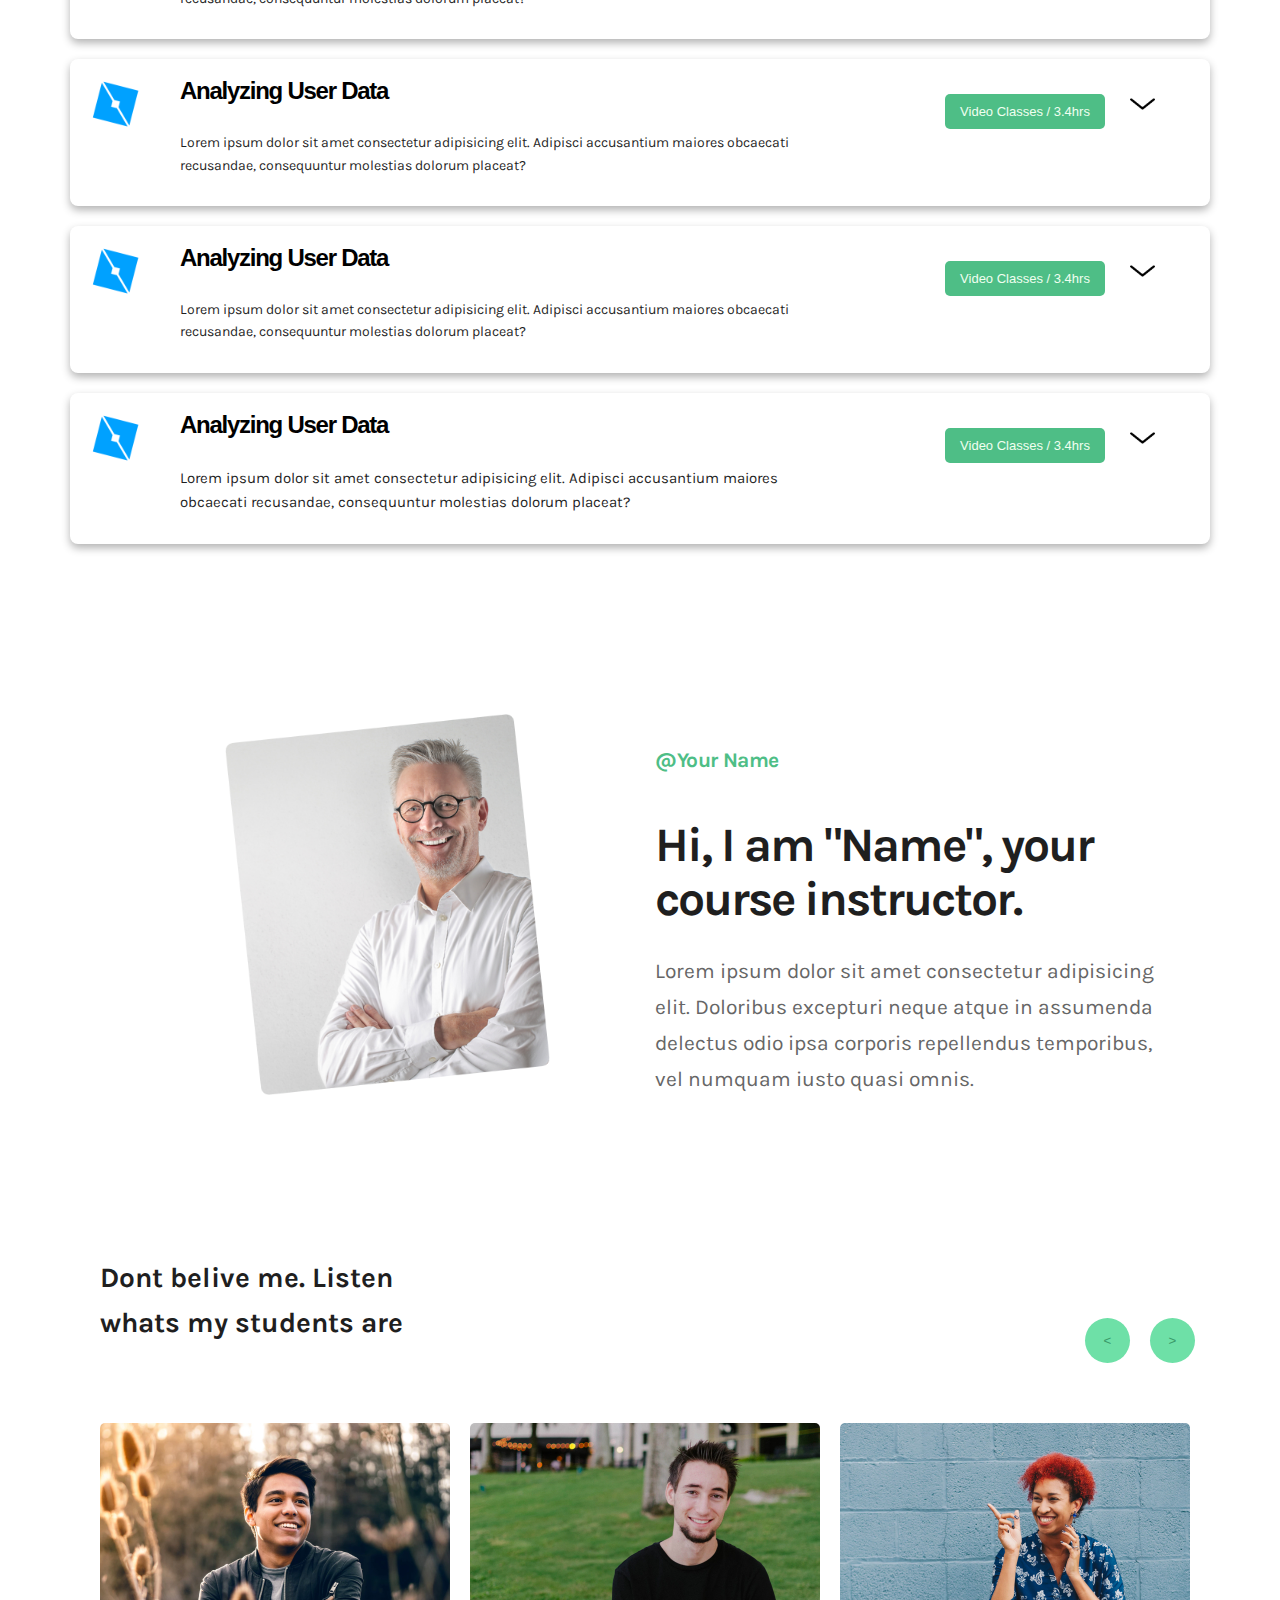
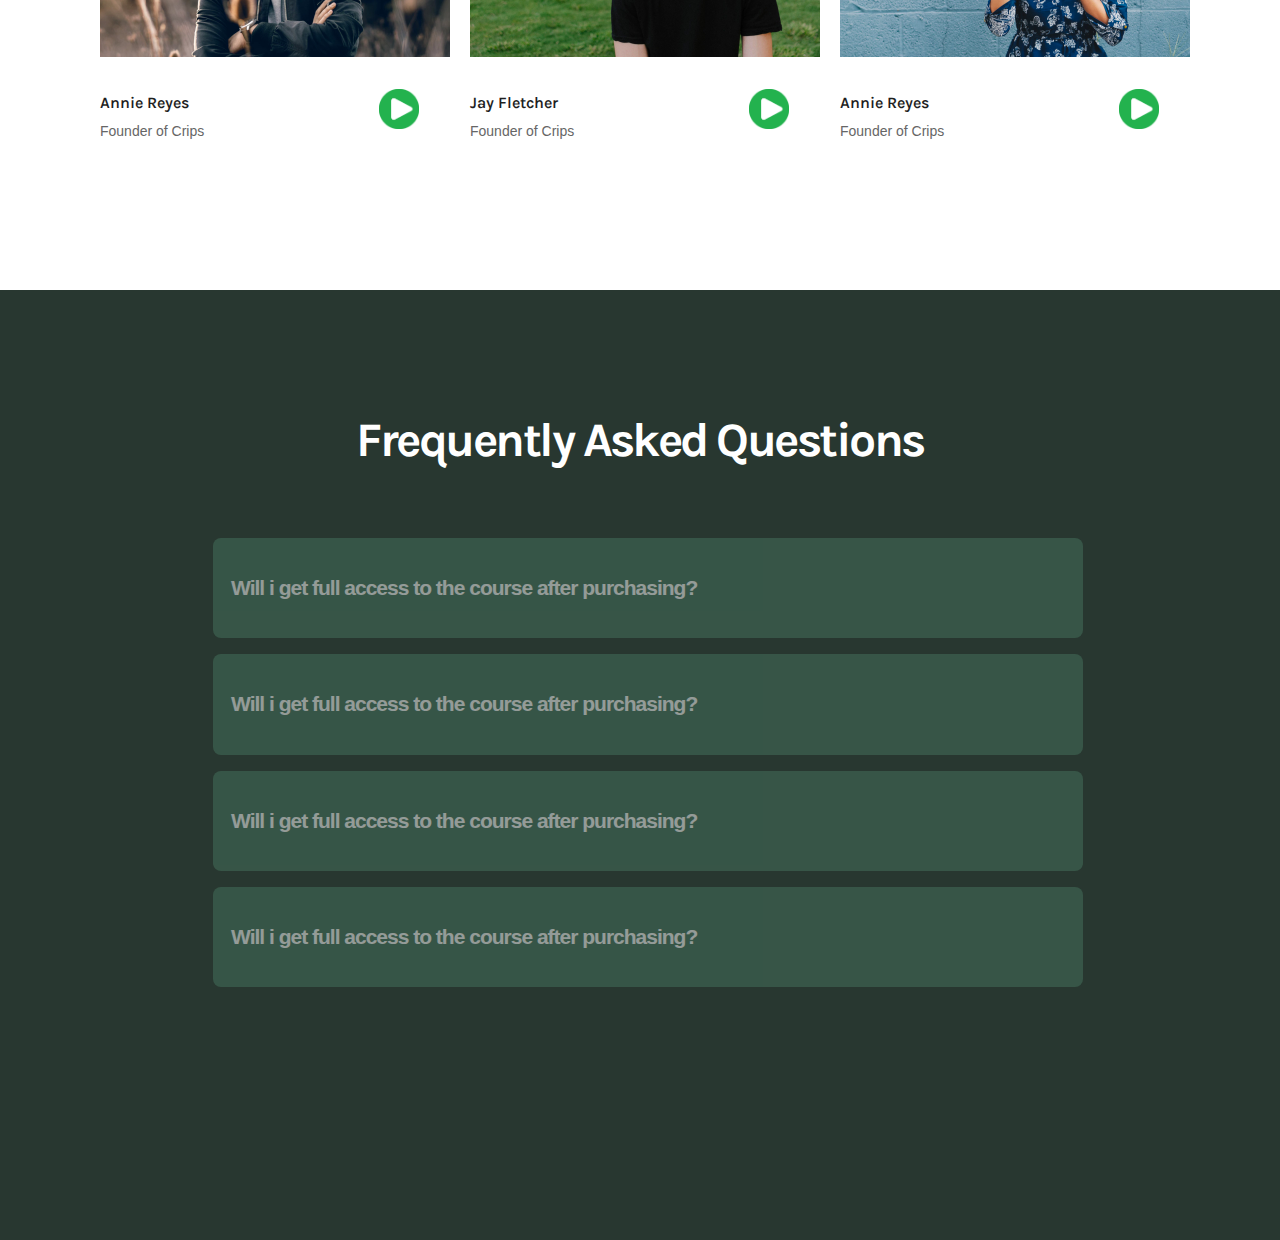
==== commit cfee5c0e: "collaps text list" ====
--- a/index.html
+++ b/index.html
@@ -412,7 +412,86 @@
  </div>
 
 
-</div>
-
+
+ <div class=" container-fluid FAQ-block"></div>
+<div>
+ <div class="container">
+    <div class="row">
+        <div  class=" col-md-12 ">
+            <div class="FAQ-title">
+                 <h1>Frequently Asked Questions</h1>
+            </div>
+            <div class=" text-collapse">
+               <div class="col-md-10 colaps-1">
+                    <button type="button" class="collapsible">
+                       <h1> Will i get full access to the course after purchasing?</h1>
+                    </button>
+                    <div class="content">
+                        <p> Lorem ipsum dolor, sit amet consectetur adipisicing elit. Maiores quasi ipsum mollitia incidunt voluptatibus iure repudiandae nisi est distinctio repellendus fuga consectetur hic aperiam, tempora quia autem necessitatibus culpa possimus! Lorem ipsum dolor sit amet, consectetur adipisicing elit, sed do eiusmod tempor incididunt ut labore et dolore magna aliqua. Ut enim ad minim veniam, quis nostrud exercitation ullamco laboris nisi ut aliquip ex ea commodo consequat.</p>
+                      </div>
+               </div>  
+               
+            </div>
+
+            <div class=" text-collapse">
+                <div class="col-md-10 colaps-1">
+                     <button type="button" class="collapsible">
+                        <h1> Will i get full access to the course after purchasing?</h1>
+                     </button>
+                     <div class="content">
+                        <p> Lorem ipsum dolor, sit amet consectetur adipisicing elit. Maiores quasi ipsum mollitia incidunt voluptatibus iure repudiandae nisi est distinctio repellendus fuga consectetur hic aperiam, tempora quia autem necessitatibus culpa possimus! Lorem ipsum dolor sit amet, consectetur adipisicing elit, sed do eiusmod tempor incididunt ut labore et dolore magna aliqua. Ut enim ad minim veniam, quis nostrud exercitation ullamco laboris nisi ut aliquip ex ea commodo consequat.</p>
+                       </div>
+                </div>  
+                
+             </div>
+
+             <div class=" text-collapse">
+                <div class="col-md-10 colaps-1">
+                     <button type="button" class="collapsible">
+                        <h1> Will i get full access to the course after purchasing?</h1>
+                     </button>
+                     <div class="content">
+                         <p> Lorem ipsum dolor, sit amet consectetur adipisicing elit. Maiores quasi ipsum mollitia incidunt voluptatibus iure repudiandae nisi est distinctio repellendus fuga consectetur hic aperiam, tempora quia autem necessitatibus culpa possimus! Lorem ipsum dolor sit amet, consectetur adipisicing elit, sed do eiusmod tempor incididunt ut labore et dolore magna aliqua. Ut enim ad minim veniam, quis nostrud exercitation ullamco laboris nisi ut aliquip ex ea commodo consequat.</p>
+                       </div>
+                </div>  
+                
+             </div>
+
+             <div class=" text-collapse">
+                <div class="col-md-10 colaps-1">
+                     <button type="button" class="collapsible">
+                        <h1> Will i get full access to the course after purchasing?</h1>
+                     </button>
+                     <div class="content">
+                        <p> Lorem ipsum dolor, sit amet consectetur adipisicing elit. Maiores quasi ipsum mollitia incidunt voluptatibus iure repudiandae nisi est distinctio repellendus fuga consectetur hic aperiam, tempora quia autem necessitatibus culpa possimus! Lorem ipsum dolor sit amet, consectetur adipisicing elit, sed do eiusmod tempor incididunt ut labore et dolore magna aliqua. Ut enim ad minim veniam, quis nostrud exercitation ullamco laboris nisi ut aliquip ex ea commodo consequat.</p>
+                       </div>
+                </div>  
+                
+             </div>
+        </div>  
+    </div>
+</div>
+</div>
+</div>
+
+
+
+
+<script>
+    var coll = document.getElementsByClassName("collapsible");
+    var i;
+    
+    for (i = 0; i < coll.length; i++) {
+      coll[i].addEventListener("click", function() {
+        this.classList.toggle("active");
+        var content = this.nextElementSibling;
+        if (content.style.display === "block") {
+          content.style.display = "none";
+        } else {
+          content.style.display = "block";
+        }
+      });
+    }
+    </script>
 </body>
 </html>--- a/Css-Style/style.css
+++ b/Css-Style/style.css
@@ -383,6 +383,7 @@
 
 .plaer{
     padding-top: 50px;
+    padding-bottom: 120px;
 }
 
 .plaer-block img{
@@ -415,10 +416,71 @@
 
 
 
-
-
-
-
+.FAQ-block{
+    position: absolute;
+    background-color: #283730;
+    height: 950px;
+    right: 0;
+    z-index: -2;
+}
+
+.FAQ-title{
+    padding-top: 90px;
+    padding-bottom: 30px;
+}
+
+.FAQ-title > h1{
+    text-align: center;
+    font-size: 48px;
+    line-height: 56px;
+    letter-spacing: -2.53px;
+    font-size: 48px;
+    line-height: 56px;
+    letter-spacing: -2.53px;
+    color: white;
+}
+
+
+.collapsible {
+    border-radius: 8px;
+    margin: 8px;
+    background-color:#45745e;
+    opacity: .5;
+    color: white;
+    cursor: pointer;
+    padding: 18px;
+    width: 100%;
+    border: none;
+    text-align: left;
+    outline: none;
+    font-size: 15px;
+  }
+
+  
+.active, .collapsible:hover {
+    background-color: #555;
+  }
+  
+  .content {
+    border-radius: 8px;  
+    padding: 0 18px;
+    display: none;
+    overflow: hidden;
+    background-color: #f1f1f1;
+  }
+
+  .collapsible h1{  
+    font-family: "Work Sans", sans-serif;
+    font-weight: 600;
+    color: inherit;
+    font-size: 21px;
+    letter-spacing: -1px;
+    line-height: 36px;
+  }
+
+  .colaps-1{
+      margin: auto;
+  }
 
 
 
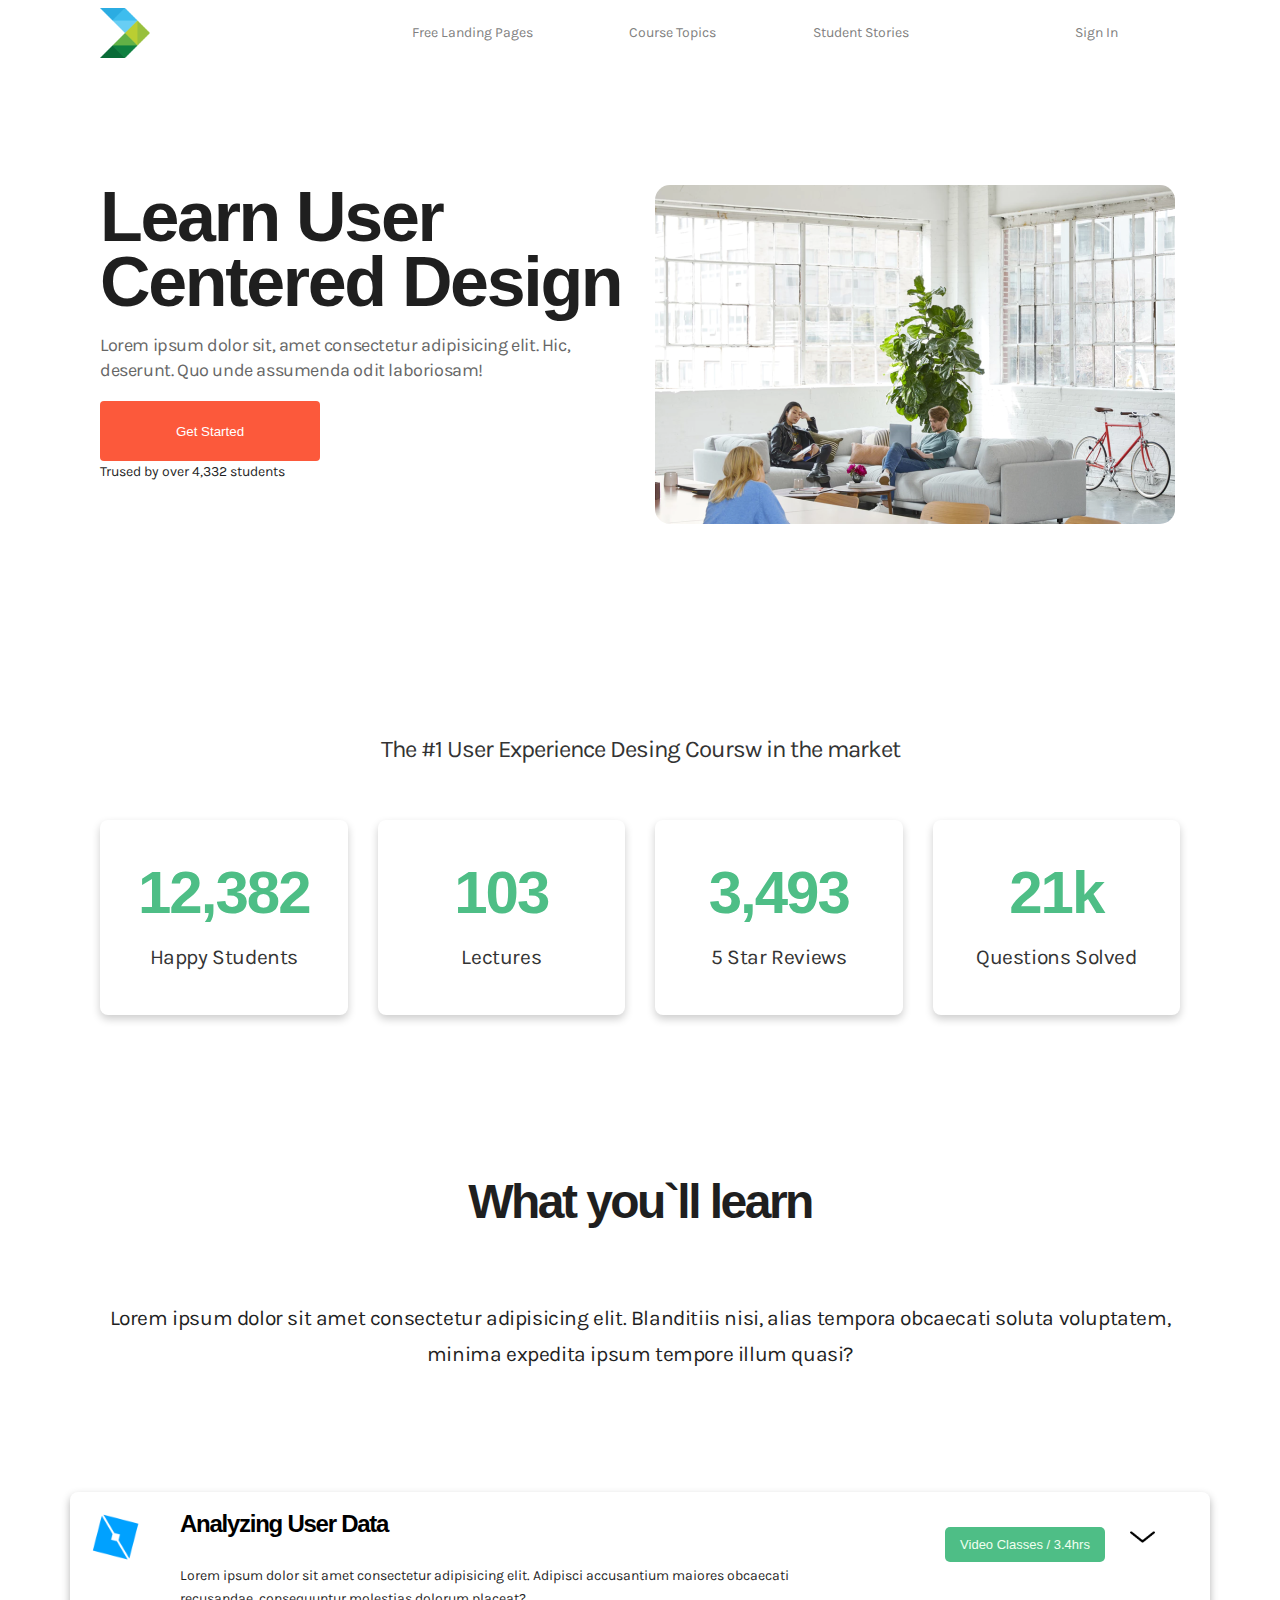
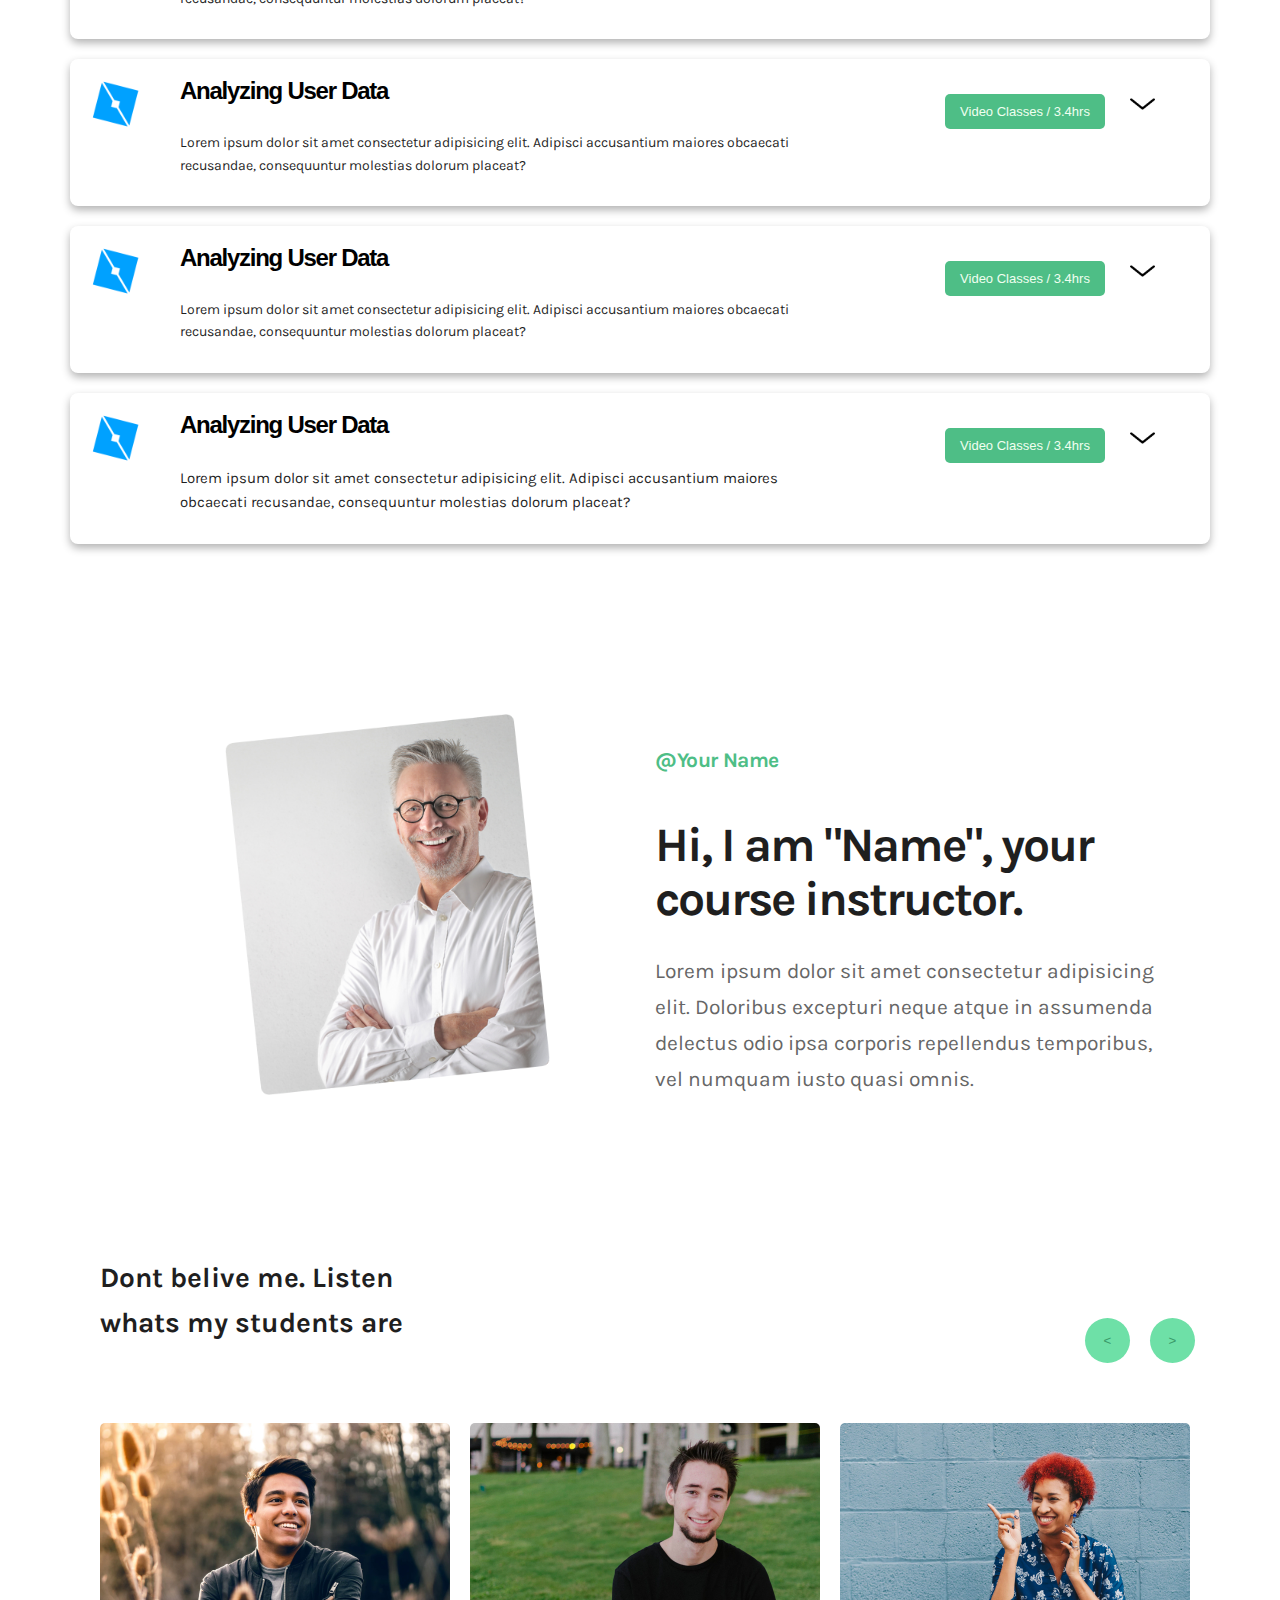
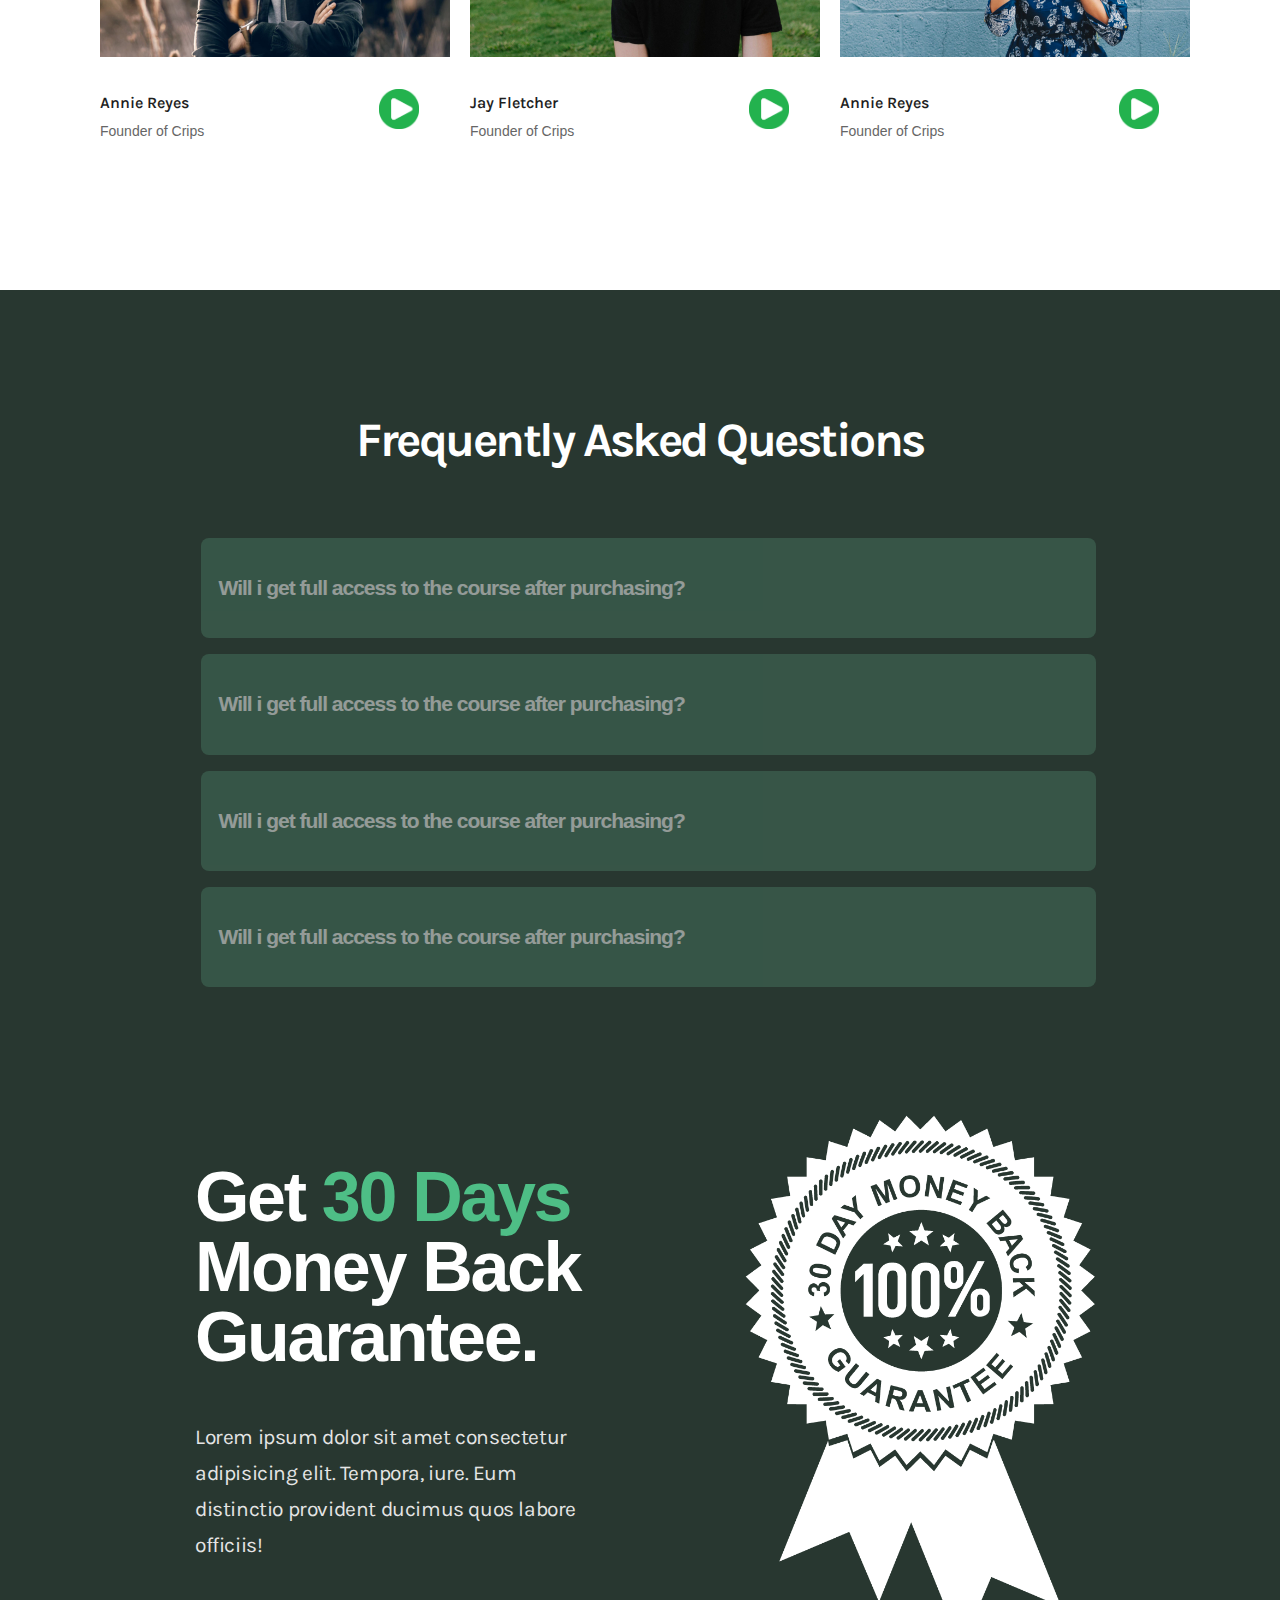
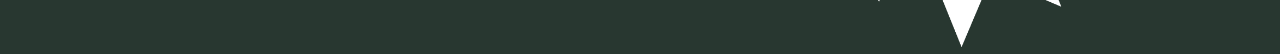
==== commit d9a107a5: "FAQ section rady" ====
--- a/index.html
+++ b/index.html
@@ -413,11 +413,11 @@
 
 
 
- <div class=" container-fluid FAQ-block"></div>
-<div>
+ <div class=" container-fluid FAQ-block">
+<div class="FAQ-block-page">
  <div class="container">
     <div class="row">
-        <div  class=" col-md-12 ">
+        <div  class=" col-md-12  ">
             <div class="FAQ-title">
                  <h1>Frequently Asked Questions</h1>
             </div>
@@ -472,6 +472,27 @@
     </div>
 </div>
 </div>
+        
+<div class="money-block">
+    <div class="container">
+           <div class="row">
+                <div class="col-md-6">
+                    <div class="money-text">
+                         <h1>Get <span class="days">30 Days</span><br> Money Back<br> Guarantee.</h1>
+                         <p>Lorem ipsum dolor sit amet consectetur adipisicing elit. Tempora, iure. Eum distinctio provident ducimus quos labore officiis!</p>
+                    </div>
+                </div>
+                <div class="col-md-6">
+                    <div class="money-img">
+                         <img src="images/money.png" alt="" >
+                    </div>
+                </div>
+           </div> 
+   </div>
+ </div> 
+</div> 
+
+
 </div>
 
 
--- a/Css-Style/style.css
+++ b/Css-Style/style.css
@@ -419,7 +419,7 @@
 .FAQ-block{
     position: absolute;
     background-color: #283730;
-    height: 950px;
+    height: auto;
     right: 0;
     z-index: -2;
 }
@@ -482,7 +482,43 @@
       margin: auto;
   }
 
-
+  .FAQ-block-page{
+      padding-bottom: 120px;
+  }
+
+
+  /*money*/
+.money-text{
+    justify-content: center;
+}
+  
+.money-text h1{
+    padding-left: 110px;
+    font-size: 70px;
+    line-height: 70px;
+    font-weight: 700;
+    letter-spacing: -2.33px;
+    color: #ffffff;
+    font-family: 'Work Sans', sans-serif;
+}
+.money-text p{
+    padding-left: 110px;
+    padding-right: 17px;
+    font-size: 21px;
+    line-height: 36px;
+    color: #e5e5e5;
+    font-family: "Karla", sans-serif;
+    font-weight: 400;
+    letter-spacing: -0.4px;
+}
+.days{
+    color: #4ebe86;
+}
+
+.money-img img{
+    position: relative;
+    left: 90px;
+}
 
 
 
@@ -558,9 +594,41 @@
         padding-top: 0px;
         padding-left: 100px;
     }
+
     
-
-     
+/*money*/
+.money-text{
+    justify-content: center;
+}
+  
+.money-text h1{
+    padding-left: 110px;
+    font-size: 55px;
+    line-height: 60px;
+    font-weight: 700;
+    letter-spacing: -1.33px;
+    color: #ffffff;
+    font-family: 'Work Sans', sans-serif;
+}
+.money-text p{
+    padding-left: 110px;
+    padding-right: 17px;
+    font-size: 15px;
+    line-height: 25px;
+    color: #e5e5e5;
+    font-family: "Karla", sans-serif;
+    font-weight: 400;
+    letter-spacing: -0.4px;
+}
+.days{
+    color: #4ebe86;
+}
+
+.money-img img{
+    position: relative;
+    width: 350px;
+    left: 90px;
+}    
 
 }
 @media only screen and (min-width: 576px) {
@@ -640,6 +708,41 @@
     width: max-content;
     padding-left: 80px;
     padding-top: 10px;
+}
+
+
+/*money*/
+.money-text{
+    justify-content: center;
+}
+  
+.money-text h1{
+    padding-left: 110px;
+    font-size: 55px;
+    line-height: 60px;
+    font-weight: 700;
+    letter-spacing: -1.33px;
+    color: #ffffff;
+    font-family: 'Work Sans', sans-serif;
+}
+.money-text p{
+    padding-left: 110px;
+    padding-right: 17px;
+    font-size: 15px;
+    line-height: 25px;
+    color: #e5e5e5;
+    font-family: "Karla", sans-serif;
+    font-weight: 400;
+    letter-spacing: -0.4px;
+}
+.days{
+    color: #4ebe86;
+}
+
+.money-img img{
+    position: relative;
+    width: 350px;
+    left: 90px;
 }
  
 
@@ -778,6 +881,39 @@
     padding-top: 70px;
     padding-left: 215px;
 }
+/*money*/
+.money-text{
+    justify-content: center;
+}
+  
+.money-text h1{
+    padding-left: 110px;
+    font-size: 39px;
+    line-height: 50px;
+    font-weight: 700;
+    letter-spacing: -1.33px;
+    color: #ffffff;
+    font-family: 'Work Sans', sans-serif;
+}
+.money-text p{
+    padding-left: 110px;
+    padding-right: 17px;
+    font-size: 15px;
+    line-height: 25px;
+    color: #e5e5e5;
+    font-family: "Karla", sans-serif;
+    font-weight: 400;
+    letter-spacing: -0.4px;
+}
+.days{
+    color: #4ebe86;
+}
+
+.money-img img{
+    position: relative;
+    width: 225px;
+    left: 90px;
+}
 
 
 }
@@ -946,6 +1082,41 @@
 }
 
 
+
+/*money*/
+.money-text{
+    justify-content: center;
+}
+  
+.money-text h1{
+    padding-left: 110px;
+    font-size: 55px;
+    line-height: 60px;
+    font-weight: 700;
+    letter-spacing: -1.33px;
+    color: #ffffff;
+    font-family: 'Work Sans', sans-serif;
+}
+.money-text p{
+    padding-left: 110px;
+    padding-right: 17px;
+    font-size: 19px;
+    line-height: 30px;
+    color: #e5e5e5;
+    font-family: "Karla", sans-serif;
+    font-weight: 400;
+    letter-spacing: -0.4px;
+}
+.days{
+    color: #4ebe86;
+}
+
+.money-img img{
+    position: relative;
+    width: 300px;
+    left: 90px;
+}
+
 }
 
 
@@ -1121,6 +1292,41 @@
 }
 
 
+/*money*/
+   
+.money-text{
+    justify-content: center;
+}
+  
+.money-text h1{
+    padding-left: 110px;
+    font-size: 70px;
+    line-height: 70px;
+    font-weight: 700;
+    letter-spacing: -2.33px;
+    color: #ffffff;
+    font-family: 'Work Sans', sans-serif;
+}
+.money-text p{
+    padding-left: 110px;
+    padding-right: 17px;
+    font-size: 21px;
+    line-height: 36px;
+    color: #e5e5e5;
+    font-family: "Karla", sans-serif;
+    font-weight: 400;
+    letter-spacing: -0.4px;
+}
+.days{
+    color: #4ebe86;
+}
+
+.money-img img{
+    width: 350px;
+    position: relative;
+    left: 90px;
+}
+
 }
 /*
     flex-direction: column;
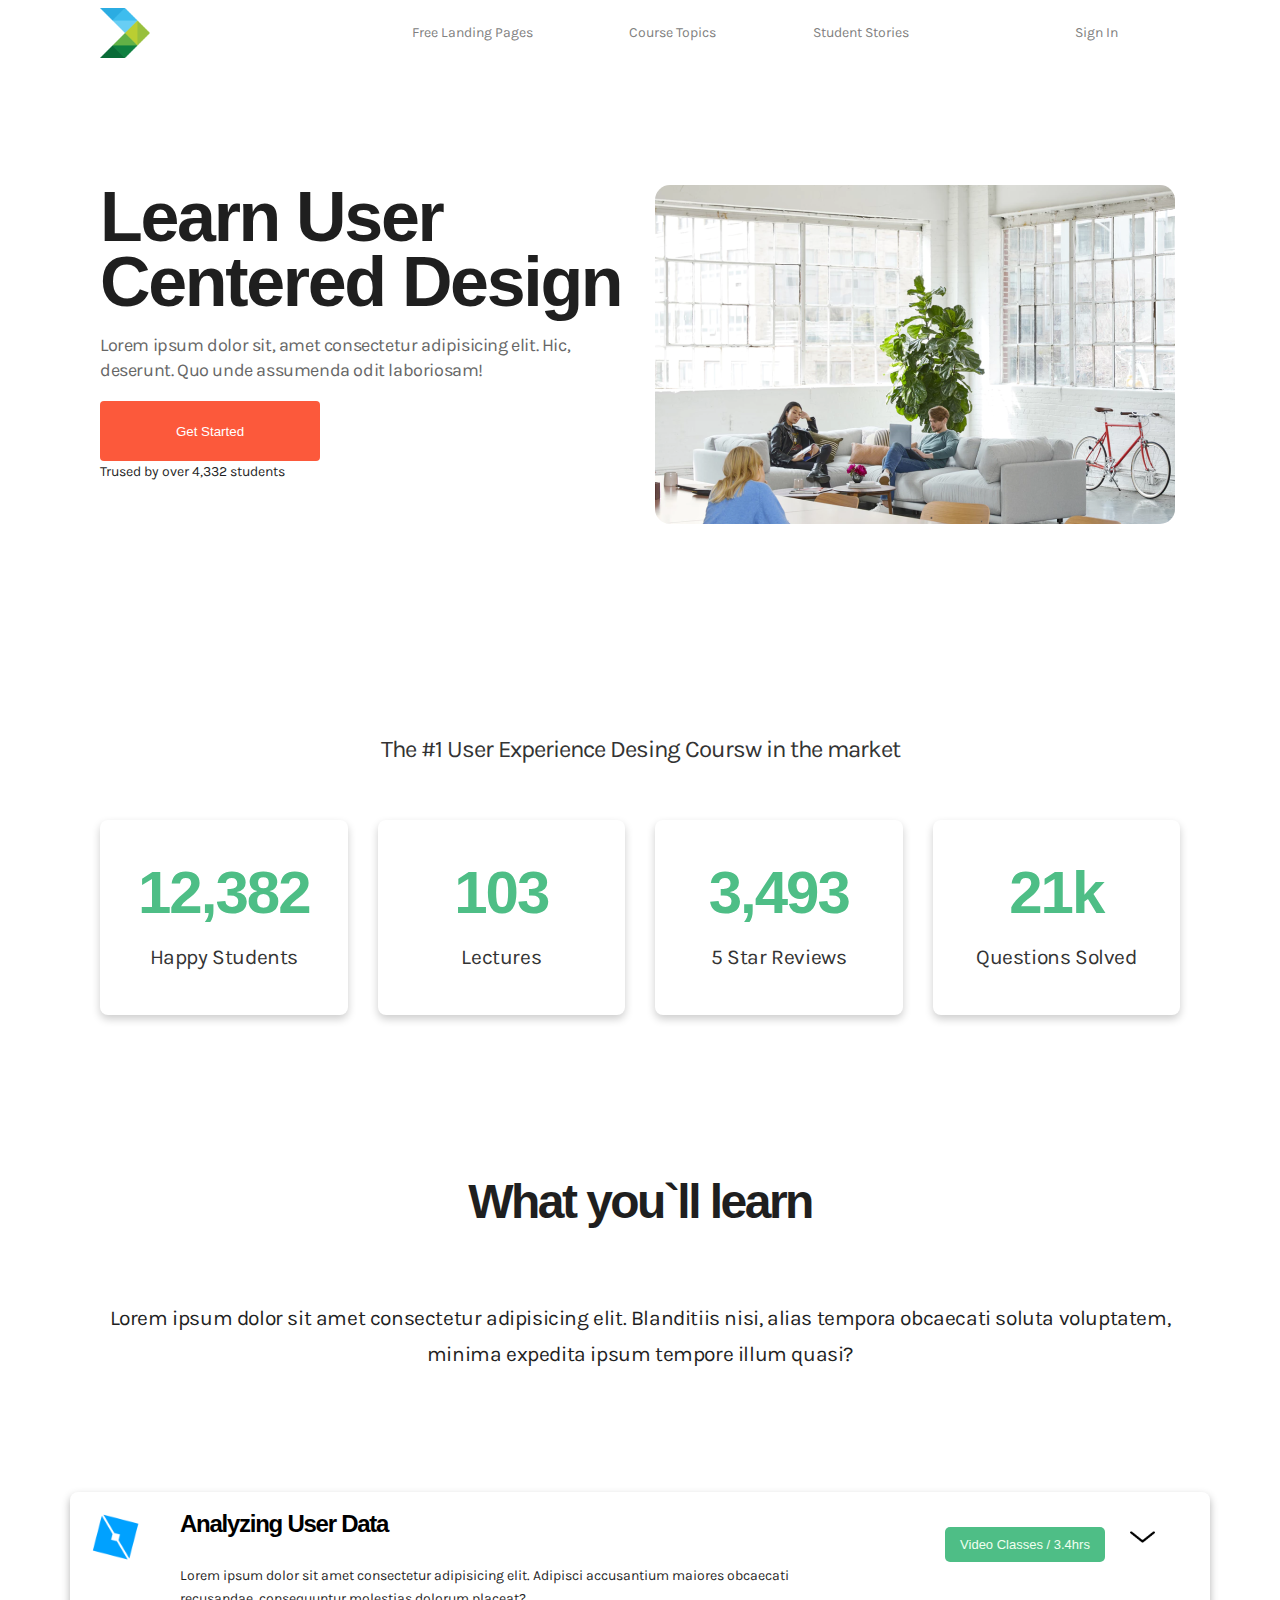
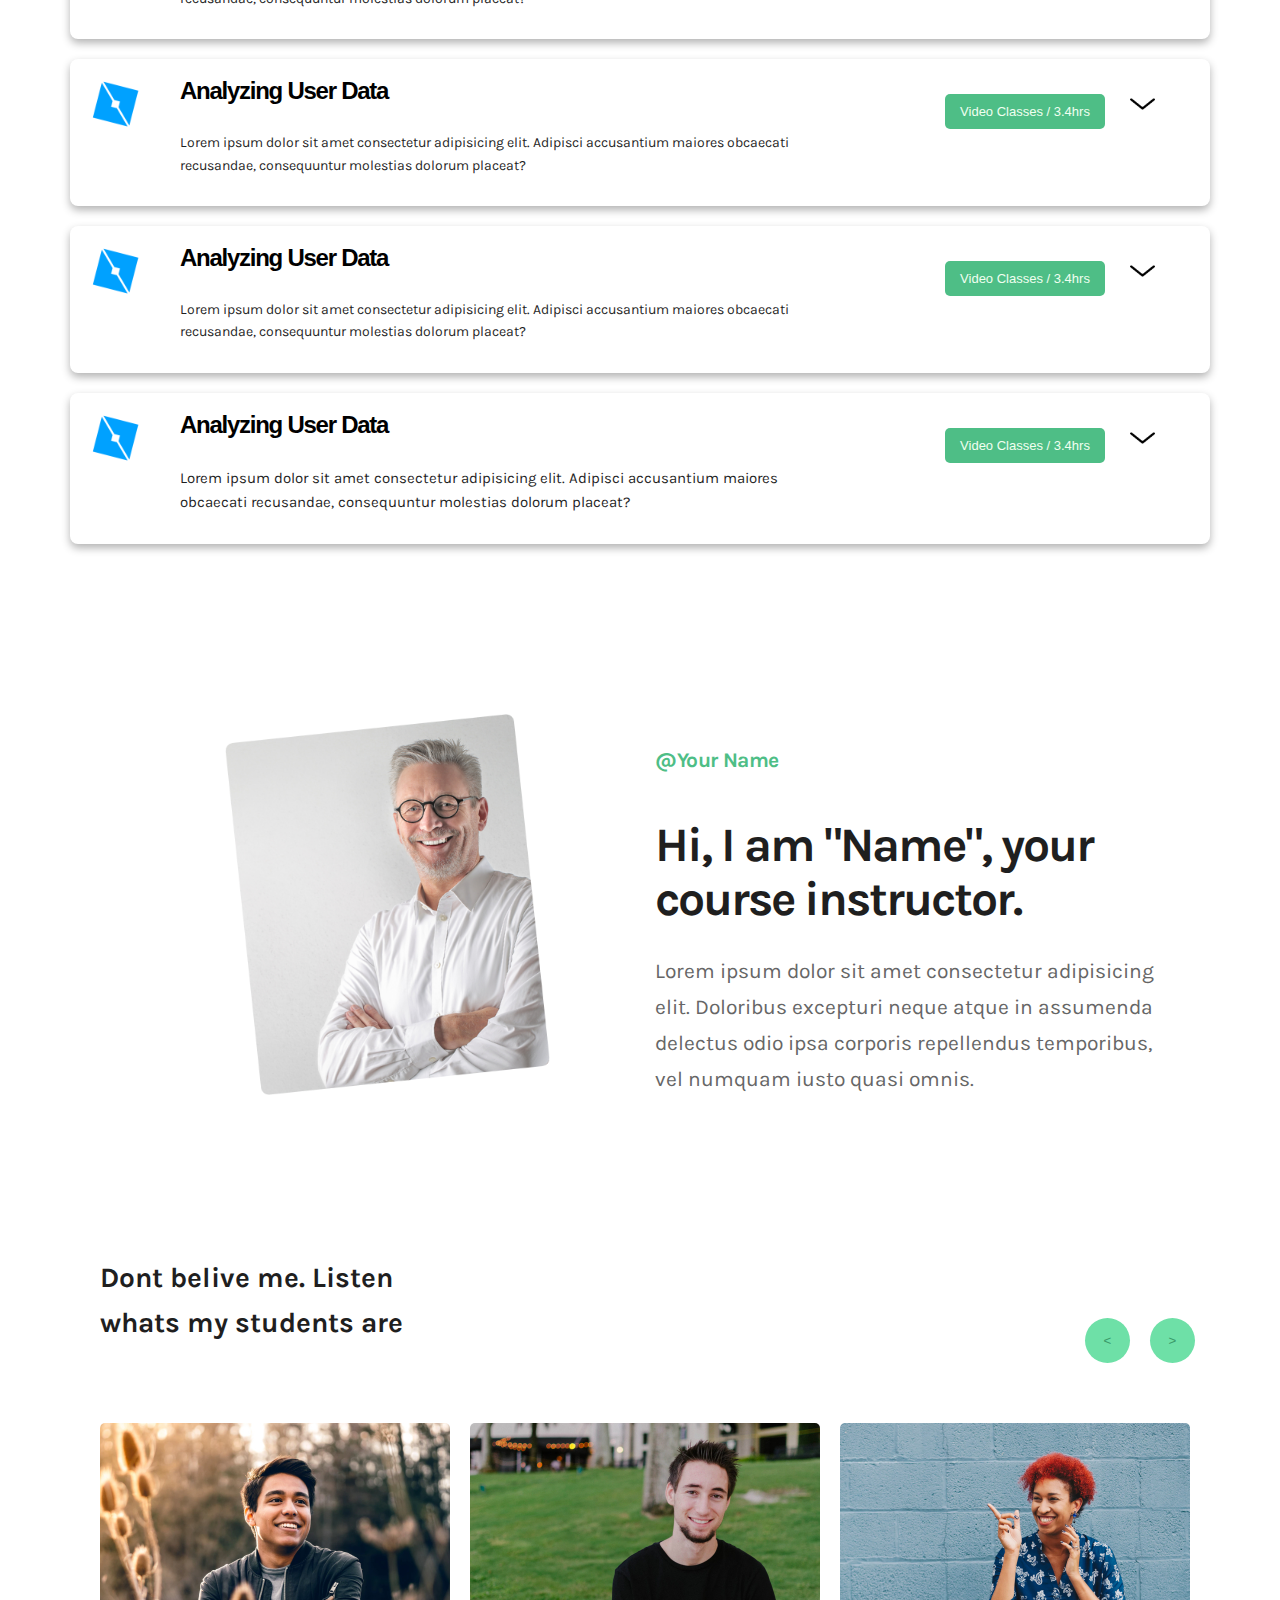
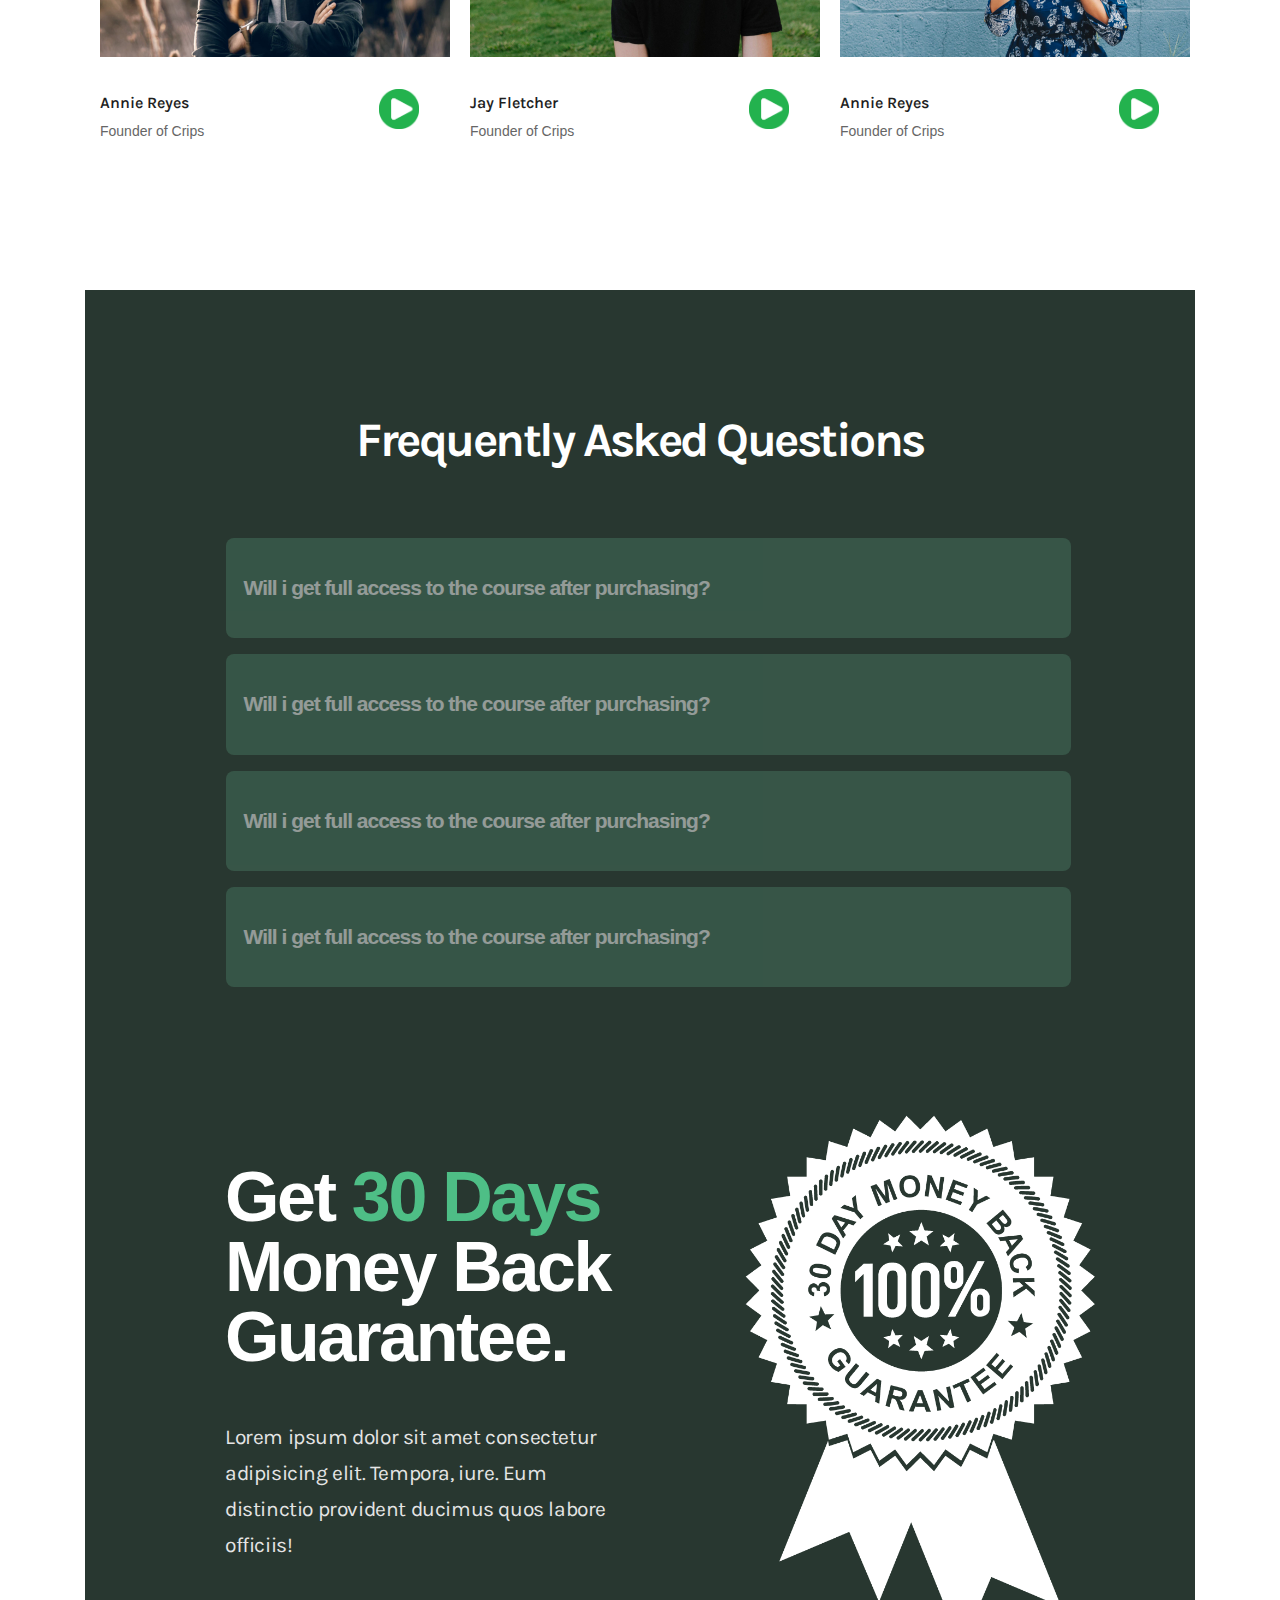
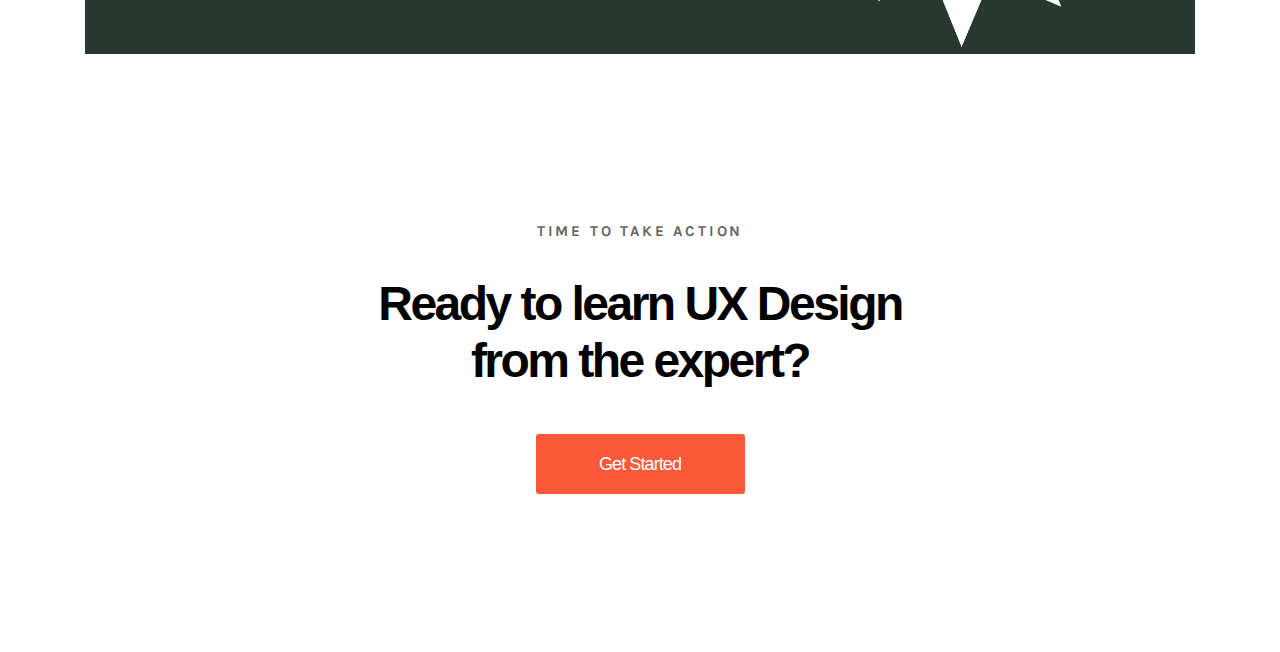
==== commit f0c5380f: "UX block" ====
--- a/index.html
+++ b/index.html
@@ -492,6 +492,20 @@
  </div> 
 </div> 
 
+      <div class="ux-block">
+           <div class="container">
+               <div class="row">
+                <div class="col-md-12">
+                  <div class="ux-text">
+                     <h3>TIME TO TAKE ACTION</h3> 
+                     <h1>Ready to learn UX Design<br>from the expert?</h1>
+                     <button>Get Started</button>
+                 </div>
+                </div>
+             </div>
+           </div>
+      </div>
+
 
 </div>
 
--- a/Css-Style/style.css
+++ b/Css-Style/style.css
@@ -417,7 +417,7 @@
 
 
 .FAQ-block{
-    position: absolute;
+    position: relative;
     background-color: #283730;
     height: auto;
     right: 0;
@@ -524,6 +524,51 @@
 
 
 
+/* UX-block*/
+
+.ux-text{
+    text-align: center;
+    padding-top: 150px;
+    padding-bottom: 150px;
+}
+.ux-text h3{
+    color: #666666;
+    font-family: "Karla", sans-serif;
+    font-size: 15px;
+    font-weight: 700;
+    letter-spacing: 2.81px;
+    text-transform: uppercase;
+}
+.ux-text h1{
+    font-size: 48px;
+    line-height: 57px;
+    padding: 0 7px;
+    letter-spacing: -2.53px;
+    font-family: 'Work Sans', sans-serif;
+    color: #000000;
+    font-weight: 600;
+    padding-bottom: 18px;
+    margin-bottom: 27px;
+}
+
+.ux-text button{
+    color: #ffffff;
+    background-color: #fc593b;
+    align-items: center;
+    height: 60px;
+    min-width: 209px;
+    letter-spacing: -0.9px;
+    font-size: 18px;
+    border: 0;
+    border-radius: 3px;
+}
+
+.ux-text button:hover{
+        opacity: .8;
+}
+
+
+
 
 
 
@@ -630,6 +675,44 @@
     left: 90px;
 }    
 
+
+
+/* UX-block*/
+
+
+.ux-text h3{
+    color: #666666;
+    font-family: "Karla", sans-serif;
+    font-size: 15px;
+    font-weight: 700;
+    letter-spacing: 2.81px;
+    text-transform: uppercase;
+}
+.ux-text h1{
+    font-size: 40px;
+    line-height: 57px;
+    padding: 0 7px;
+    letter-spacing: -2.53px;
+    font-family: 'Work Sans', sans-serif;
+    color: #000000;
+    font-weight: 600;
+    padding-bottom: 18px;
+    margin-bottom: 27px;
+}
+
+.ux-text button{
+    color: #ffffff;
+    background-color: #fc593b;
+    align-items: center;
+    height: 60px;
+    min-width: 209px;
+    letter-spacing: -0.9px;
+    font-size: 18px;
+    border: 0;
+    border-radius: 3px;
+}
+ 
+
 }
 @media only screen and (min-width: 576px) {
     
@@ -743,6 +826,43 @@
     position: relative;
     width: 350px;
     left: 90px;
+}
+
+
+
+/* UX-block*/
+
+
+.ux-text h3{
+    color: #666666;
+    font-family: "Karla", sans-serif;
+    font-size: 15px;
+    font-weight: 700;
+    letter-spacing: 2.81px;
+    text-transform: uppercase;
+}
+.ux-text h1{
+    font-size: 40px;
+    line-height: 57px;
+    padding: 0 7px;
+    letter-spacing: -2.53px;
+    font-family: 'Work Sans', sans-serif;
+    color: #000000;
+    font-weight: 600;
+    padding-bottom: 18px;
+    margin-bottom: 27px;
+}
+
+.ux-text button{
+    color: #ffffff;
+    background-color: #fc593b;
+    align-items: center;
+    height: 60px;
+    min-width: 209px;
+    letter-spacing: -0.9px;
+    font-size: 18px;
+    border: 0;
+    border-radius: 3px;
 }
  
 
@@ -915,6 +1035,41 @@
     left: 90px;
 }
 
+/* UX-block*/
+
+
+.ux-text h3{
+    color: #666666;
+    font-family: "Karla", sans-serif;
+    font-size: 15px;
+    font-weight: 700;
+    letter-spacing: 2.81px;
+    text-transform: uppercase;
+}
+.ux-text h1{
+    font-size: 48px;
+    line-height: 57px;
+    padding: 0 7px;
+    letter-spacing: -2.53px;
+    font-family: 'Work Sans', sans-serif;
+    color: #000000;
+    font-weight: 600;
+    padding-bottom: 18px;
+    margin-bottom: 27px;
+}
+
+.ux-text button{
+    color: #ffffff;
+    background-color: #fc593b;
+    align-items: center;
+    height: 60px;
+    min-width: 209px;
+    letter-spacing: -0.9px;
+    font-size: 18px;
+    border: 0;
+    border-radius: 3px;
+}
+
 
 }
 
@@ -1117,6 +1272,42 @@
     left: 90px;
 }
 
+
+/* UX-block*/
+
+
+.ux-text h3{
+    color: #666666;
+    font-family: "Karla", sans-serif;
+    font-size: 15px;
+    font-weight: 700;
+    letter-spacing: 2.81px;
+    text-transform: uppercase;
+}
+.ux-text h1{
+    font-size: 48px;
+    line-height: 57px;
+    padding: 0 7px;
+    letter-spacing: -2.53px;
+    font-family: 'Work Sans', sans-serif;
+    color: #000000;
+    font-weight: 600;
+    padding-bottom: 18px;
+    margin-bottom: 27px;
+}
+
+.ux-text button{
+    color: #ffffff;
+    background-color: #fc593b;
+    align-items: center;
+    height: 60px;
+    min-width: 209px;
+    letter-spacing: -0.9px;
+    font-size: 18px;
+    border: 0;
+    border-radius: 3px;
+}
+
 }
 
 
@@ -1327,6 +1518,46 @@
     left: 90px;
 }
 
+
+
+
+
+/* UX-block*/
+
+
+.ux-text h3{
+    color: #666666;
+    font-family: "Karla", sans-serif;
+    font-size: 15px;
+    font-weight: 700;
+    letter-spacing: 2.81px;
+    text-transform: uppercase;
+}
+.ux-text h1{
+    font-size: 48px;
+    line-height: 57px;
+    padding: 0 7px;
+    letter-spacing: -2.53px;
+    font-family: 'Work Sans', sans-serif;
+    color: #000000;
+    font-weight: 600;
+    padding-bottom: 18px;
+    margin-bottom: 27px;
+}
+
+.ux-text button{
+    color: #ffffff;
+    background-color: #fc593b;
+    align-items: center;
+    height: 60px;
+    min-width: 209px;
+    letter-spacing: -0.9px;
+    font-size: 18px;
+    border: 0;
+    border-radius: 3px;
+}
+
+
 }
 /*
     flex-direction: column;
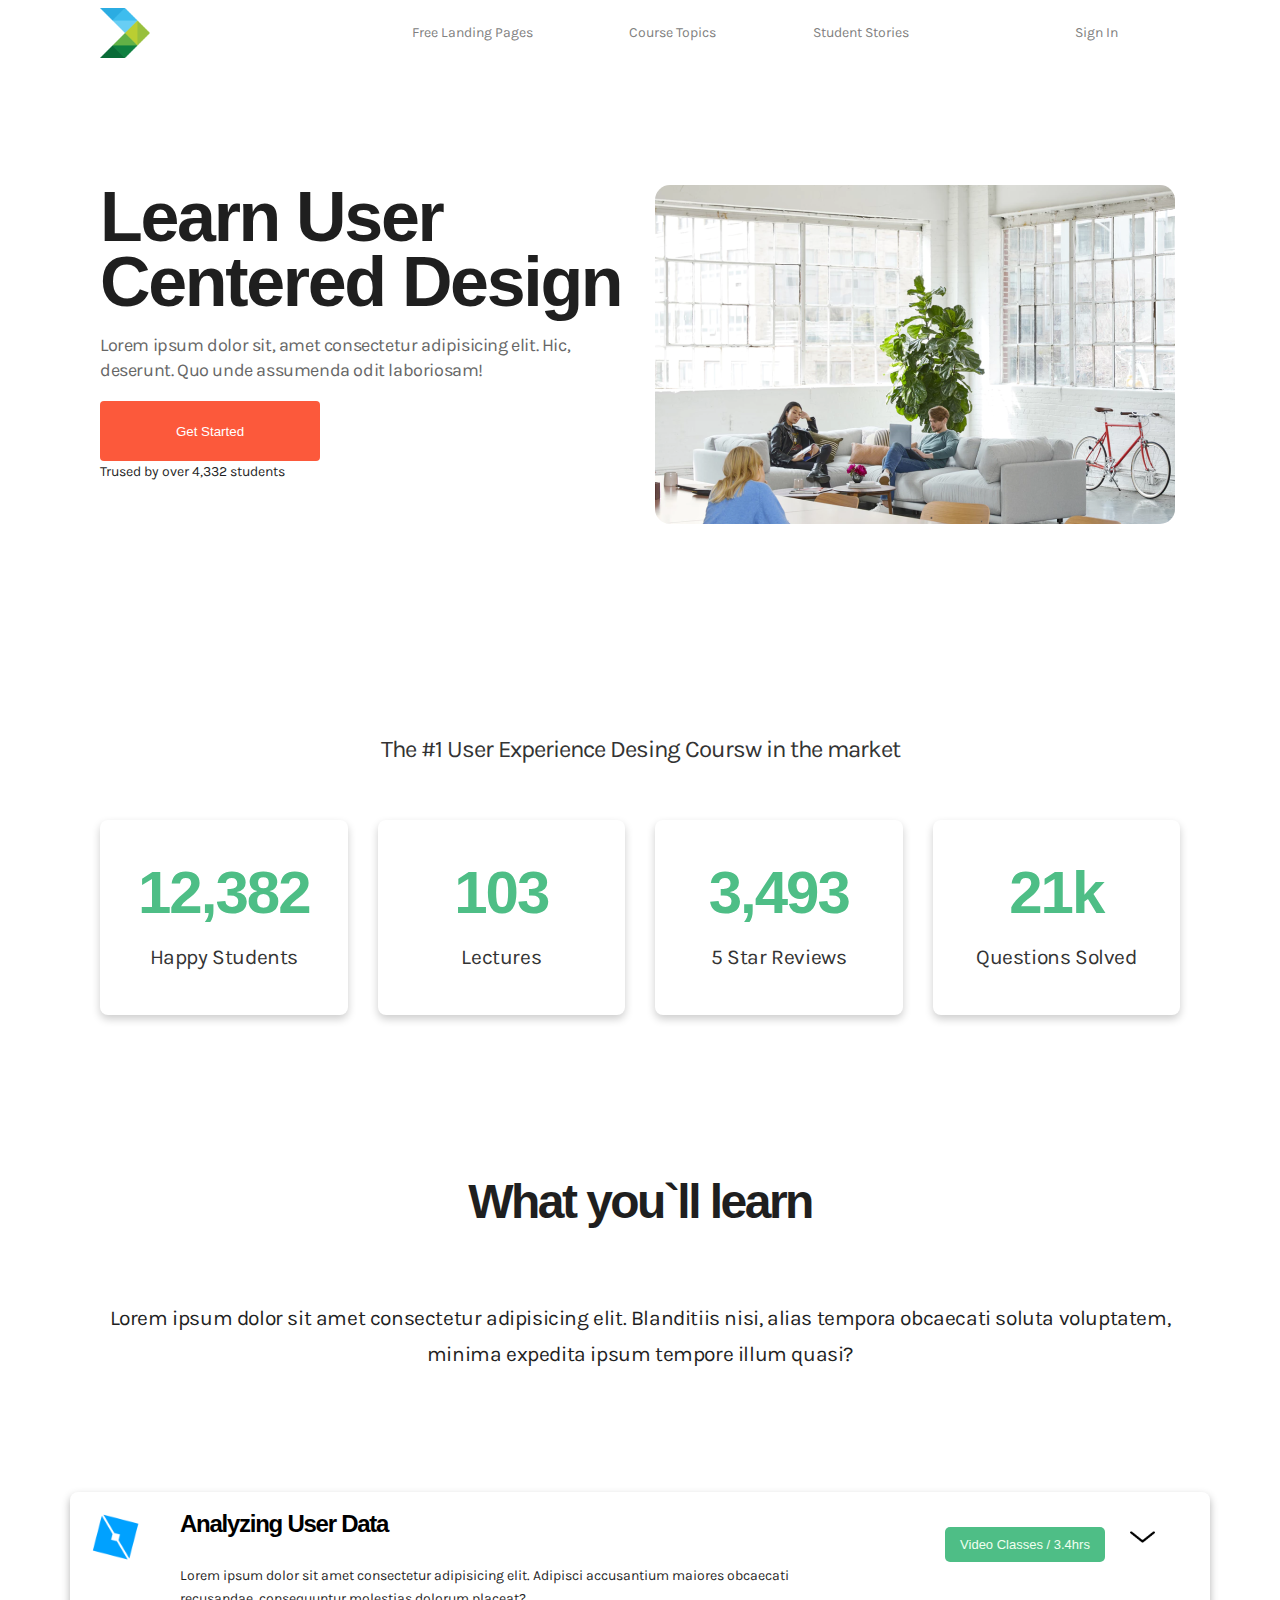
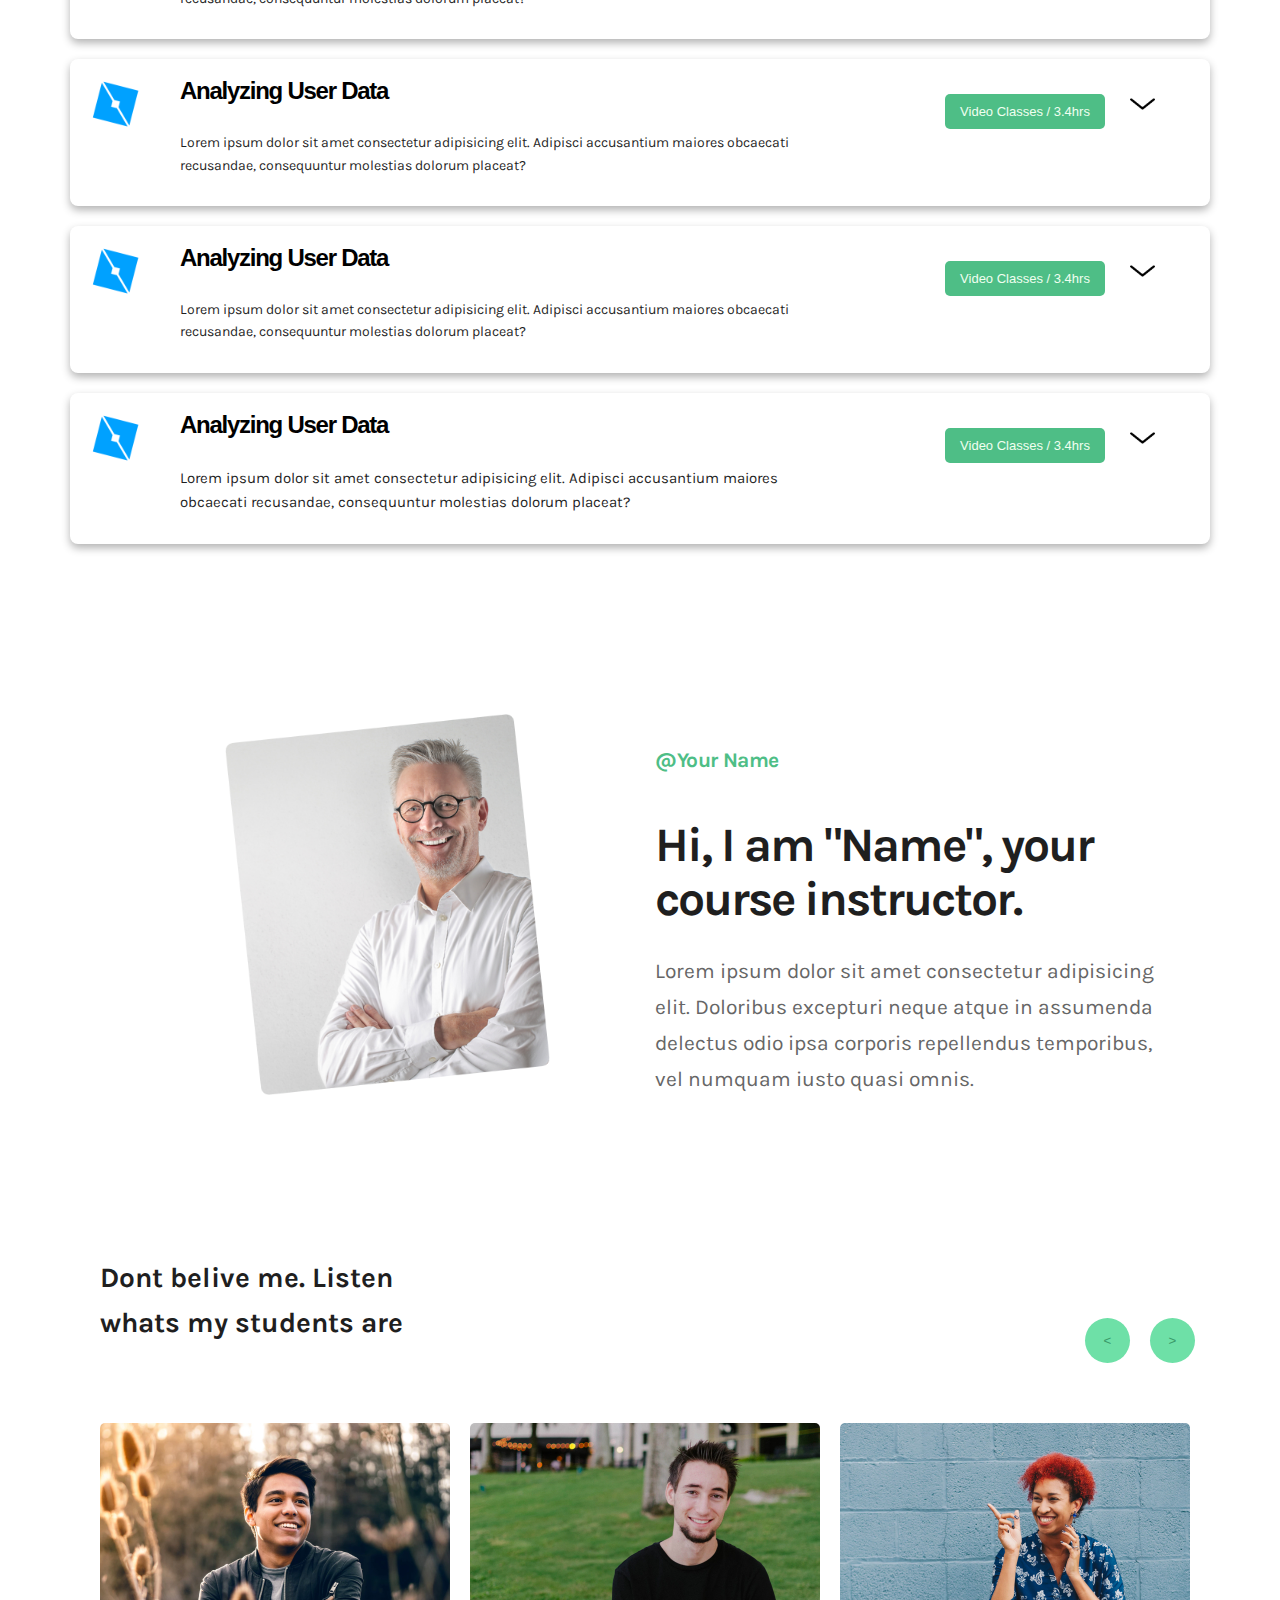
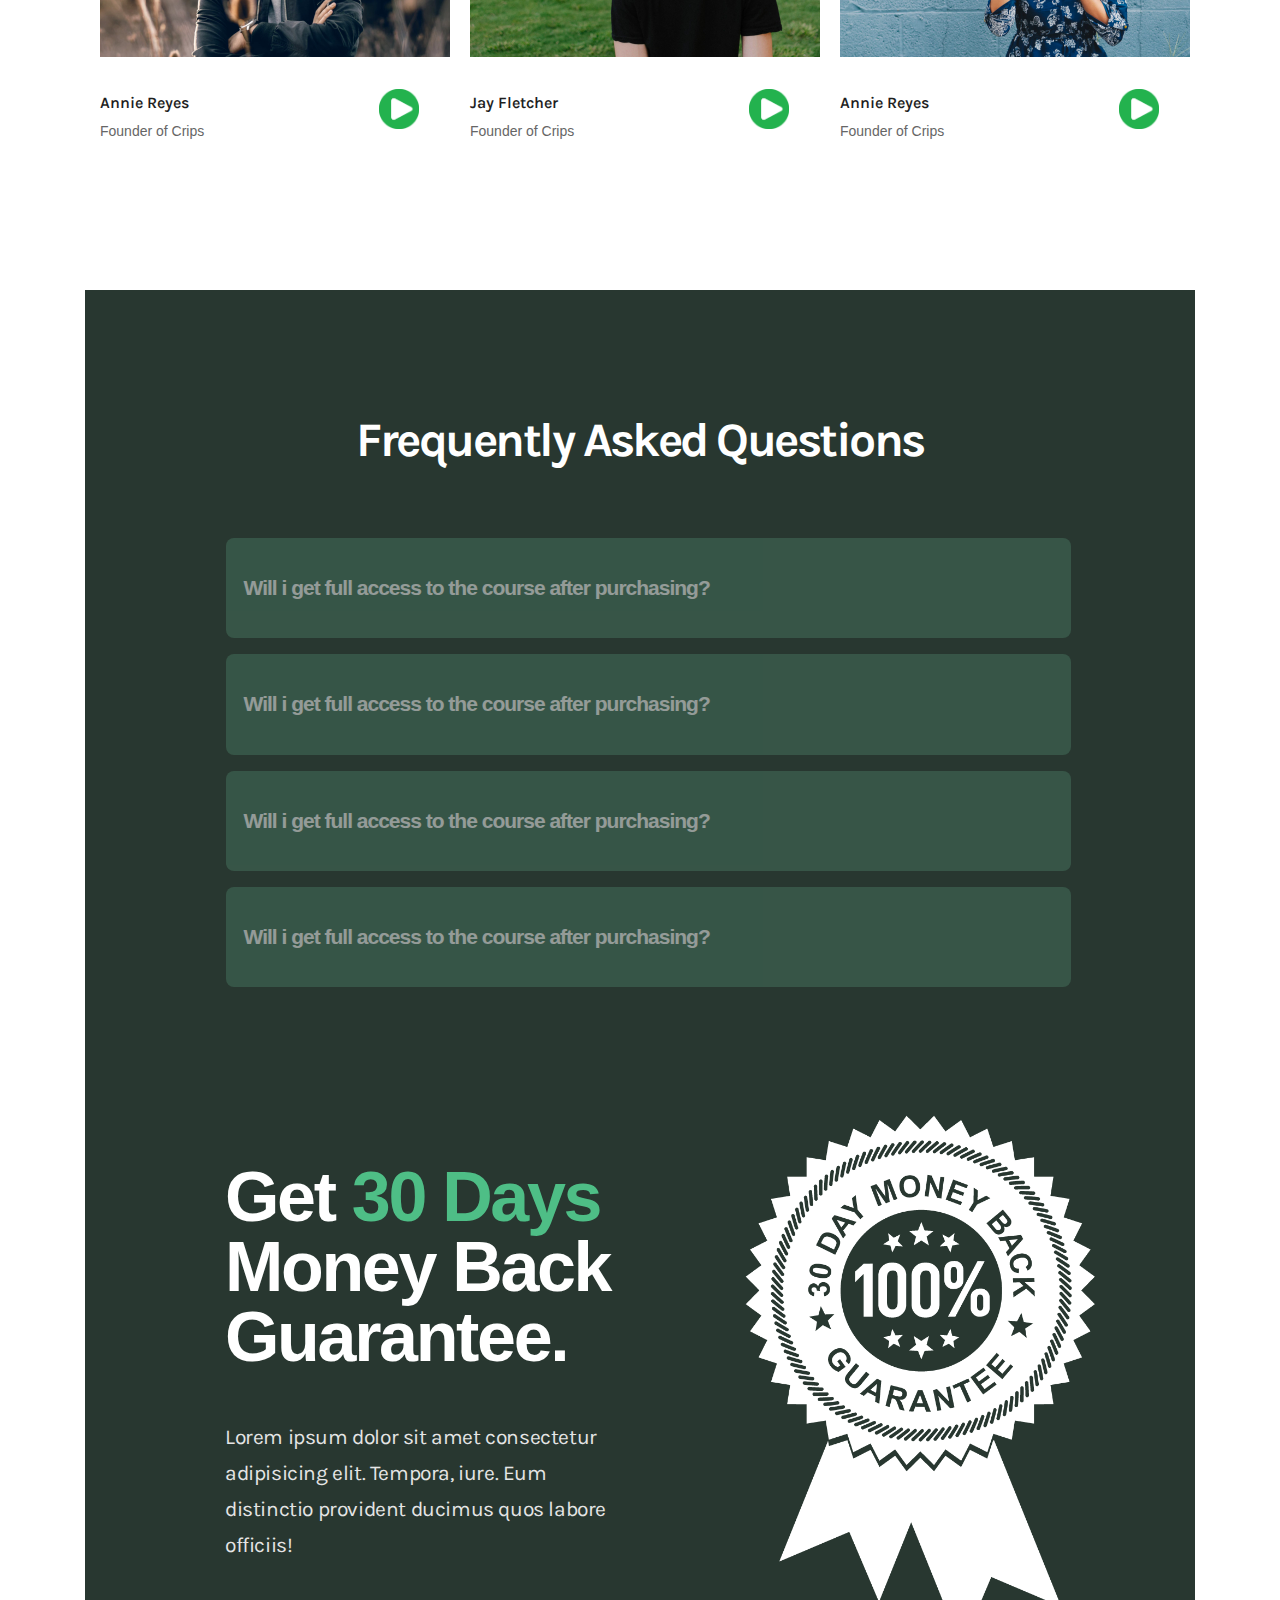
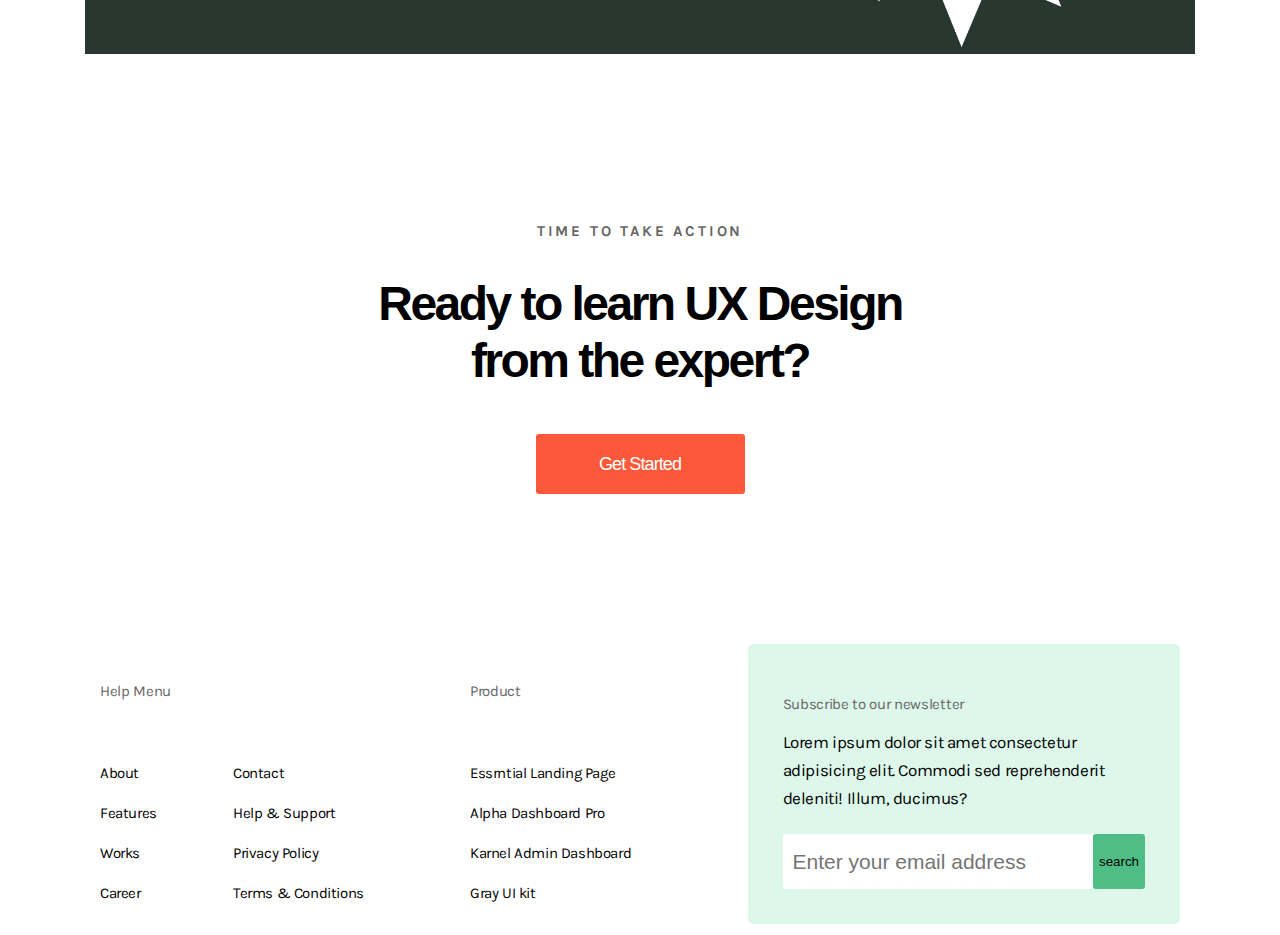
==== commit 3a8a47c4: "footer block" ====
--- a/index.html
+++ b/index.html
@@ -412,6 +412,7 @@
  </div>
 
 
+<!--FAQ block-->
 
  <div class=" container-fluid FAQ-block">
 <div class="FAQ-block-page">
@@ -472,6 +473,8 @@
     </div>
 </div>
 </div>
+
+<!--Money block-->
         
 <div class="money-block">
     <div class="container">
@@ -491,6 +494,9 @@
    </div>
  </div> 
 </div> 
+
+
+<!--Ux block-->
 
       <div class="ux-block">
            <div class="container">
@@ -505,6 +511,87 @@
              </div>
            </div>
       </div>
+
+
+ <!--Footer-->
+     
+        <div class="footer-block">
+            <div class="container">
+                <div class="row">
+                    <div class="col-md-4">
+                        <div class="foot-text">
+                             <h5>Help Menu</h5>
+                        </div>
+                        <div class="foot-menu">
+                            <div>
+                                <ul>
+                                    <li>
+                                        <a href="">About</a>
+                                    </li>
+                                    <li>
+                                        <a href="">Features</a>
+                                    </li>
+                                    <li>
+                                        <a href="">Works</a>
+                                    </li>
+                                    <li>
+                                        <a href="">Career</a>
+                                    </li>
+                                </ul>
+                            </div>
+                            <div>
+                                <ul>
+                                    <li>
+                                        <a href="">Contact</a>
+                                    </li>
+                                    <li>
+                                        <a href="">Help & Support</a>
+                                    </li>
+                                    <li>
+                                        <a href="">Privacy Policy</a>
+                                    </li>
+                                    <li>
+                                        <a href="">Terms & Conditions</a>
+                                    </li>
+                                </ul>
+                            </div>
+                        </div>
+                    </div>
+                    <div class="col-md-3">
+                        <div class="foot-text">
+                            <h5>Product</h5>
+                       </div>
+                       <div class="foot-menu">
+                           <div>
+                               <ul>
+                                   <li>
+                                       <a href="">Essrntial Landing Page</a>
+                                   </li>
+                                   <li>
+                                       <a href="">Alpha Dashboard Pro</a>
+                                   </li>
+                                   <li>
+                                       <a href="">Karnel Admin Dashboard</a>
+                                   </li>
+                                   <li>
+                                       <a href="">Gray UI kit</a>
+                                   </li>
+                               </ul>
+                           </div>
+                    </div>
+                </div>
+                <div class="col-md-5">
+                    <div class="input-block">
+                        <h5>Subscribe to our newsletter</h5>
+                        <h4> Lorem ipsum dolor sit amet consectetur adipisicing elit. Commodi sed reprehenderit deleniti! Illum, ducimus?</h4>
+                        <div class="input">
+                            <input type="text" placeholder="Enter your email address">
+                            <button>search</button>
+                        </div>
+                    </div>
+              </div>
+            </div>
+        </div>
 
 
 </div>
--- a/Css-Style/style.css
+++ b/Css-Style/style.css
@@ -568,6 +568,85 @@
 }
 
 
+/*footer*/
+
+.foot-menu{
+    display: grid;
+    grid-template-columns: auto auto;
+}
+.foot-menu ul{
+    padding: 0;
+    list-style: none;
+}
+.foot-menu li a{
+    text-decoration: none;
+    color: #000000;
+    font-family: "Karla", sans-serif;
+    font-size: 15px;
+    font-weight: 400;
+    letter-spacing: -0.4px;
+    line-height: 40px;
+}
+
+.foot-text h5{
+    color: #666666;
+    font-family: "Karla", sans-serif;
+    font-size: 15px;
+    font-weight: 400;
+    letter-spacing: -0.32px;
+    line-height: 45px;
+}
+
+
+/*input block*/
+
+
+.input{
+    display: flex;
+}
+
+.input-block{
+    padding: 35px;
+    border-radius: 5px;
+    background-color: #ddf7ea;
+}
+
+.input-block h5{
+    color: #666666;
+    font-family: "Karla", sans-serif;
+    font-size: 15px;
+    font-weight: 400;
+    letter-spacing: -0.32px;
+    line-height: 1px;
+    margin-bottom: 20px;
+}
+.input-block h4{
+    color: #000000;
+    font-family: "Karla", sans-serif;
+    font-size: 17px;
+    font-weight: 400;
+    letter-spacing: -0.4px;
+    line-height: 28px;
+}
+.input input{
+    color: #666666;
+    font-size: 21px;
+    font-weight: 400;
+    line-height: 35px;
+    border: 5px;
+    border-radius: 3px;
+    display: block;
+    width: 100%;
+    padding: 10px;
+}
+
+.input button{
+    border: 0;
+    border-radius: 3px;
+    background-color: #4ebe86;
+}
+
+
 
 
 
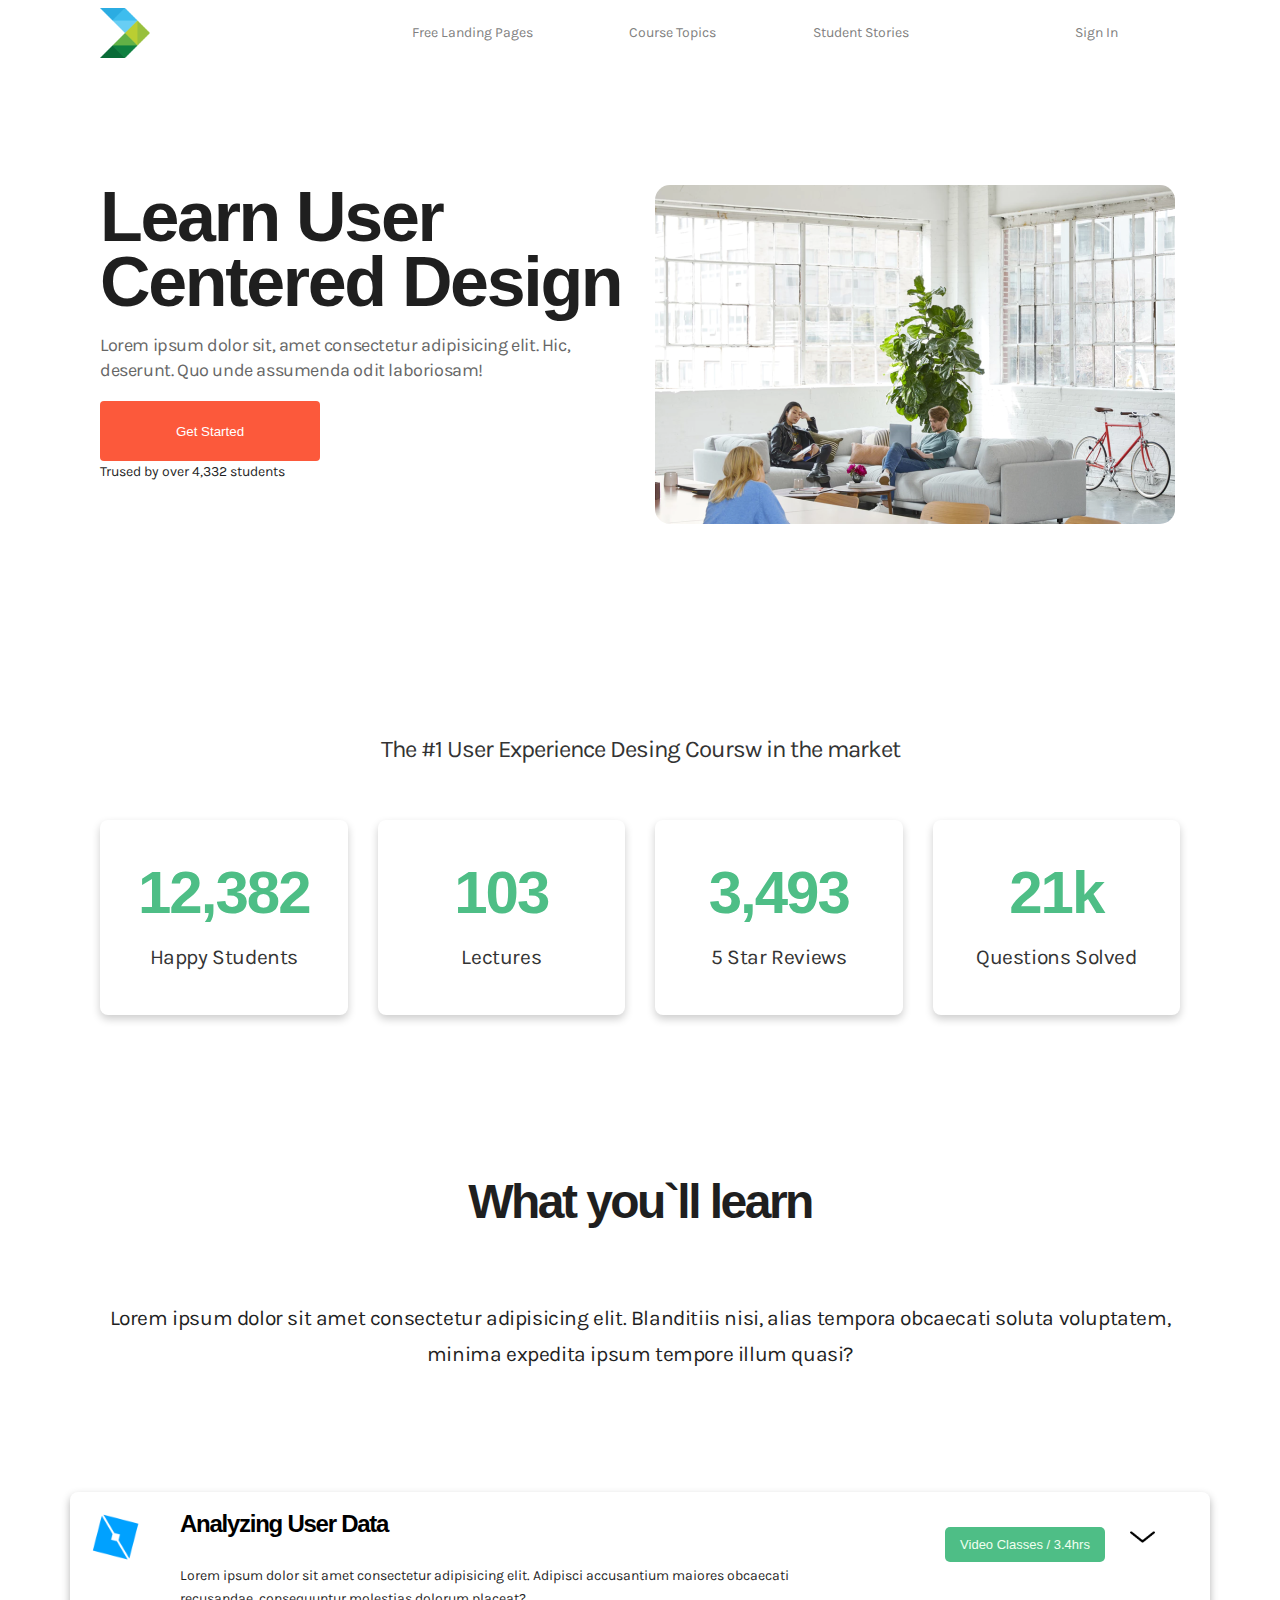
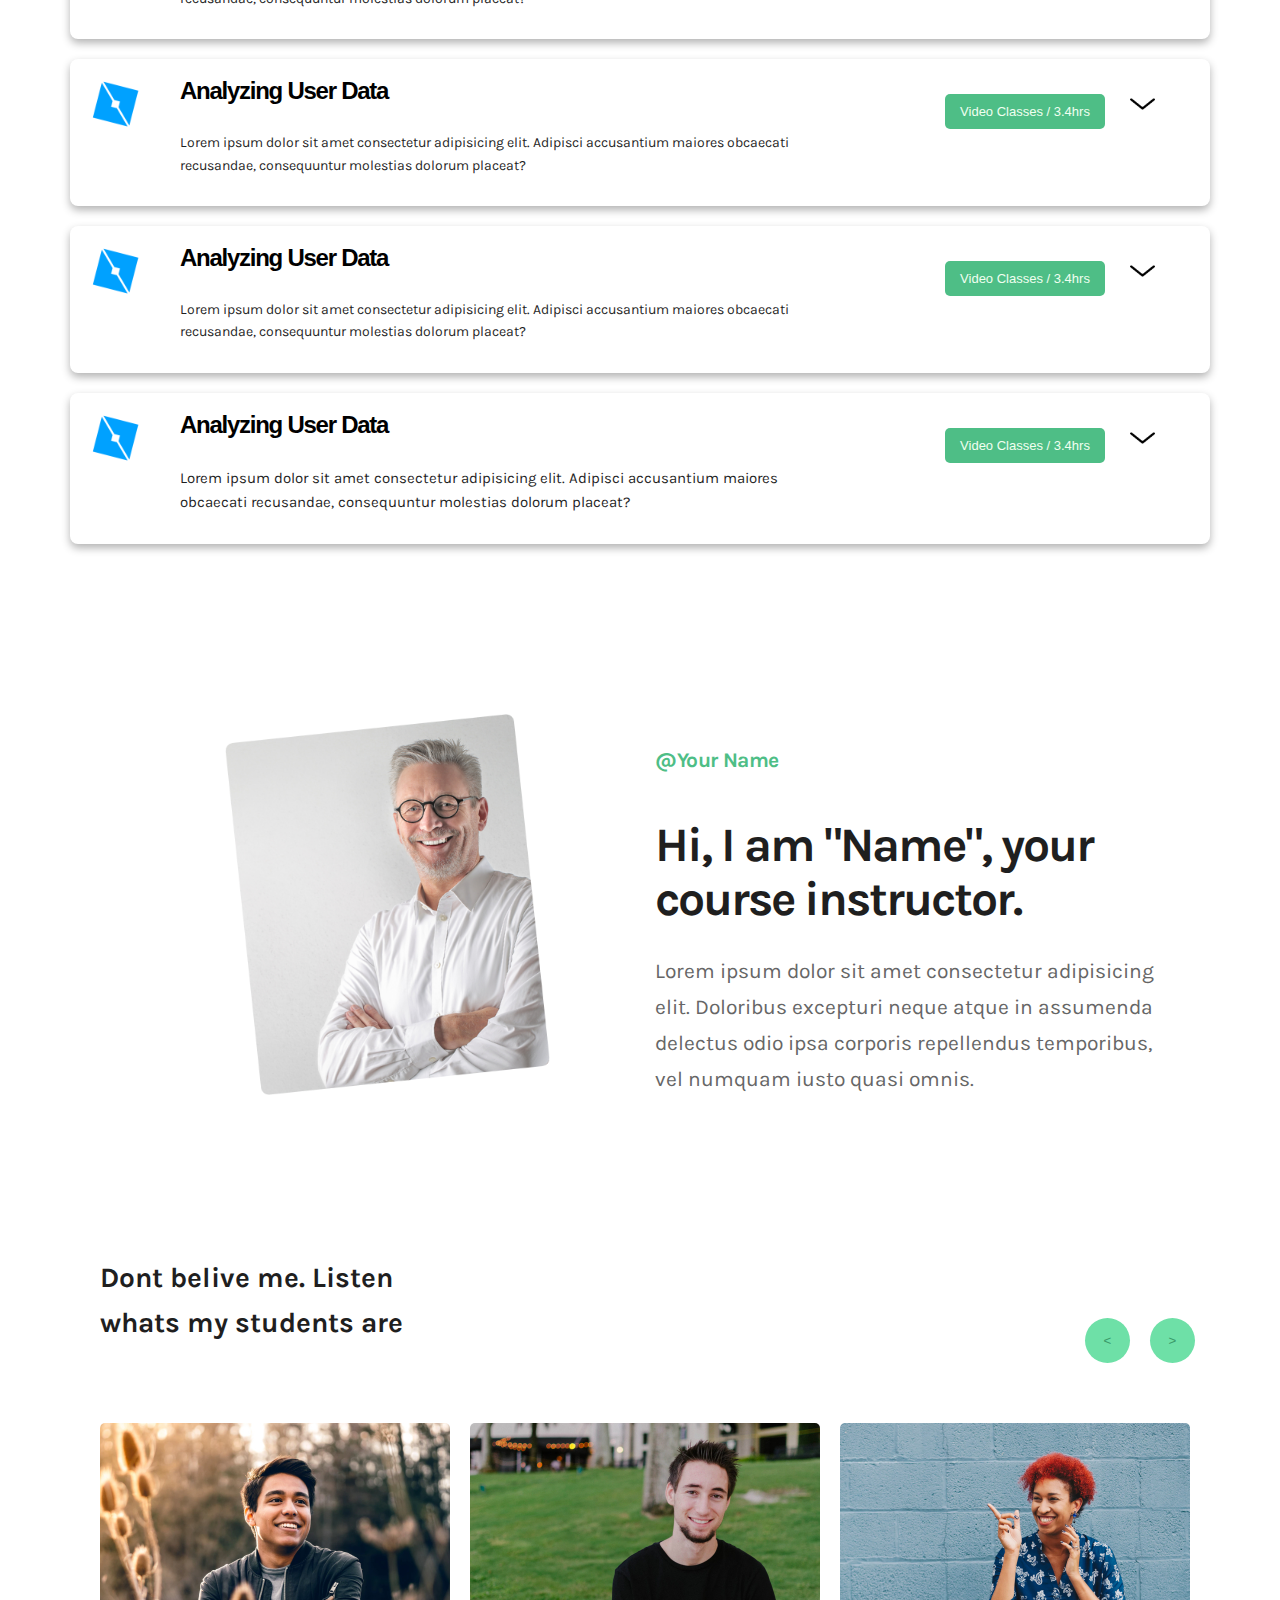
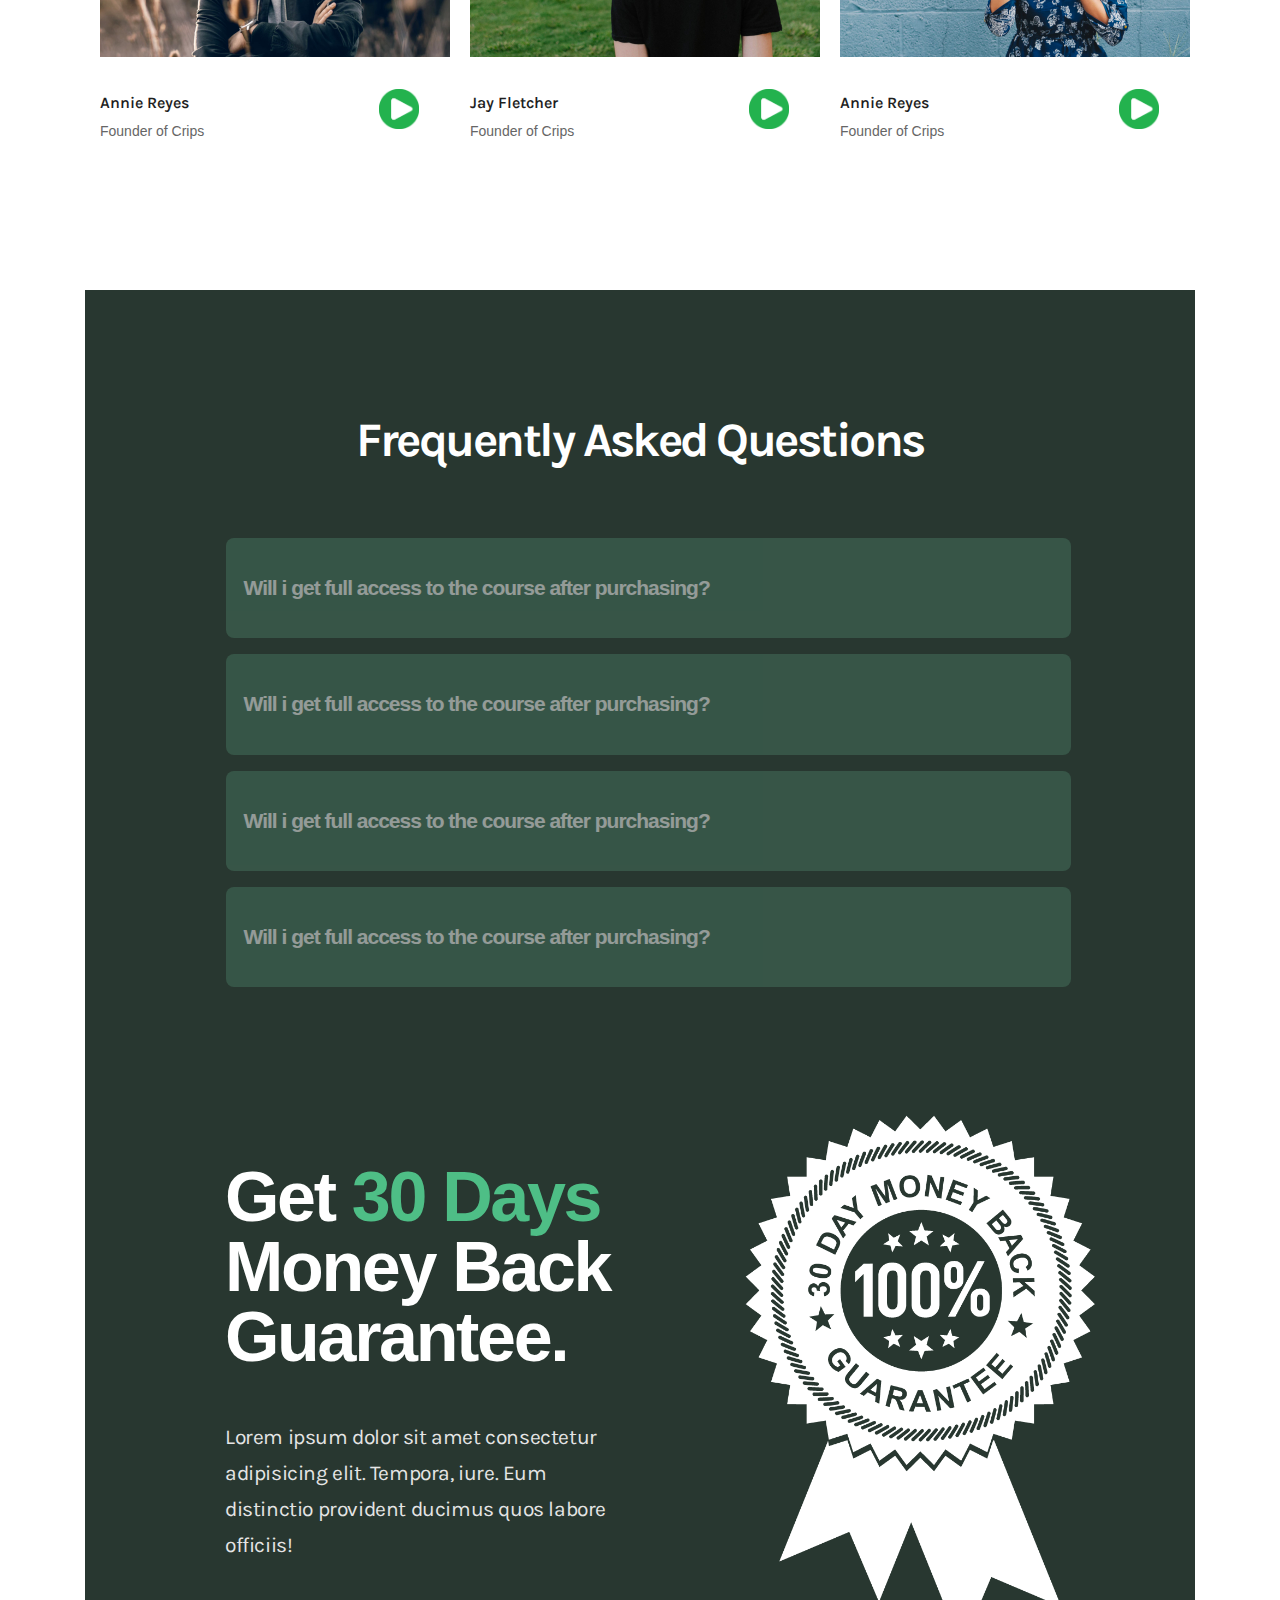
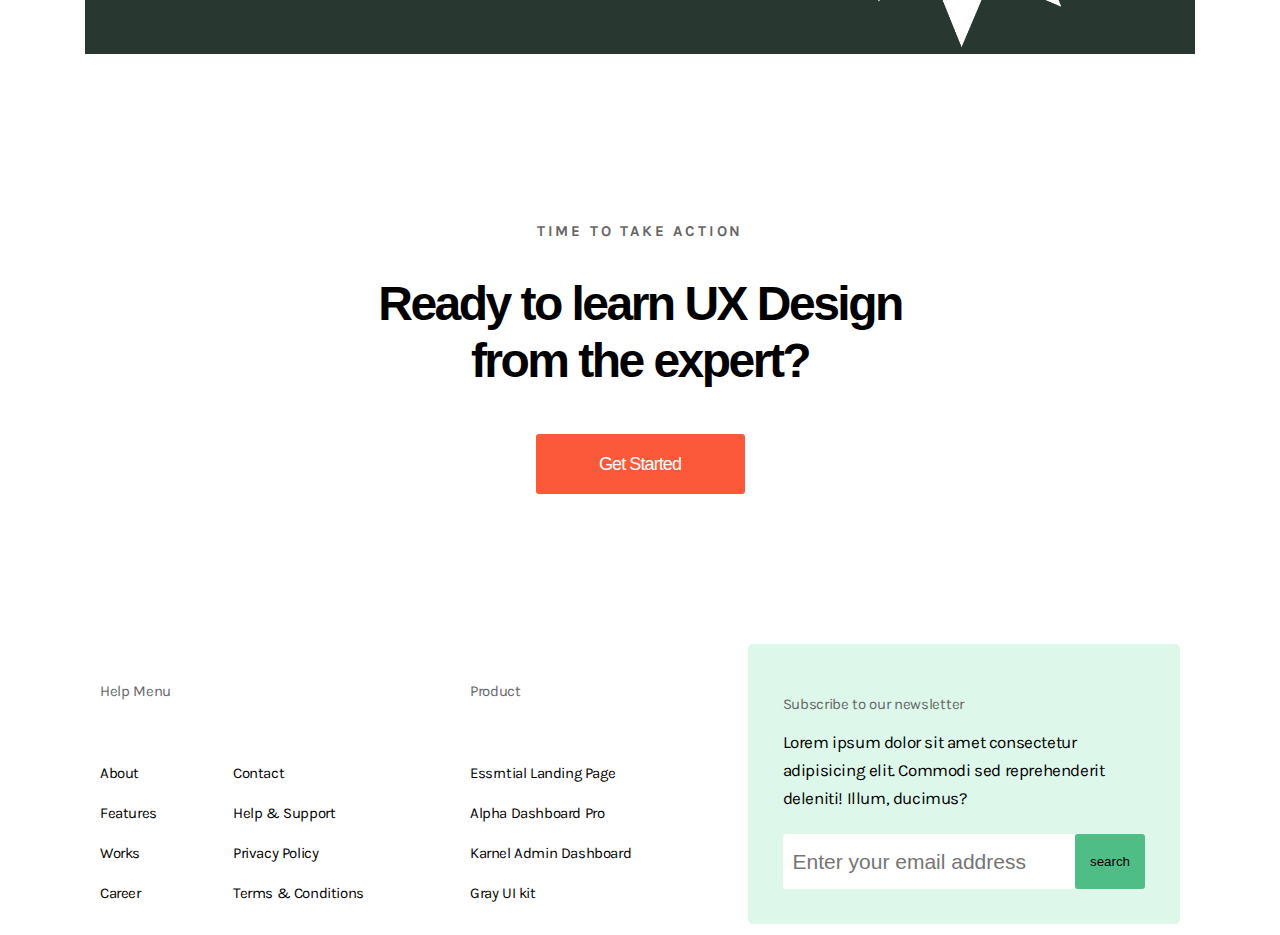
==== commit 2bce66a6: "foot" ====
--- a/index.html
+++ b/index.html
@@ -517,7 +517,7 @@
      
         <div class="footer-block">
             <div class="container">
-                <div class="row">
+                <div class="row  foot">
                     <div class="col-md-4">
                         <div class="foot-text">
                              <h5>Help Menu</h5>
--- a/Css-Style/style.css
+++ b/Css-Style/style.css
@@ -644,6 +644,7 @@
     border: 0;
     border-radius: 3px;
     background-color: #4ebe86;
+    padding: 15px;
 }
 
 
@@ -944,6 +945,9 @@
     border-radius: 3px;
 }
  
+.foot{
+    display: flex;
+}
 
 }
 
@@ -1148,6 +1152,88 @@
     border: 0;
     border-radius: 3px;
 }
+/*footer*/
+.foot{
+    display: flex;
+}
+.foot-menu{
+    display: grid;
+    grid-template-columns: auto auto;
+}
+.foot-menu ul{
+    padding: 0;
+    list-style: none;
+}
+.foot-menu li a{
+    text-decoration: none;
+    color: #000000;
+    font-family: "Karla", sans-serif;
+    font-size: 15px;
+    font-weight: 400;
+    letter-spacing: -0.4px;
+    line-height: 40px;
+}
+
+.foot-text h5{
+    color: #666666;
+    font-family: "Karla", sans-serif;
+    font-size: 15px;
+    font-weight: 400;
+    letter-spacing: -0.32px;
+    line-height: 45px;
+}
+
+
+/*input block*/
+
+
+.input{
+    display: flex;
+}
+
+.input-block{
+    padding: 35px;
+    border-radius: 5px;
+    background-color: #ddf7ea;
+}
+
+.input-block h5{
+    color: #666666;
+    font-family: "Karla", sans-serif;
+    font-size: 15px;
+    font-weight: 400;
+    letter-spacing: -0.32px;
+    line-height: 1px;
+    margin-bottom: 20px;
+}
+.input-block h4{
+    color: #000000;
+    font-family: "Karla", sans-serif;
+    font-size: 17px;
+    font-weight: 400;
+    letter-spacing: -0.4px;
+    line-height: 28px;
+}
+.input input{
+    color: #666666;
+    font-size: 21px;
+    font-weight: 400;
+    line-height: 35px;
+    border: 5px;
+    border-radius: 3px;
+    display: block;
+    width: 100%;
+    padding: 10px;
+}
+
+.input button{
+    border: 0;
+    border-radius: 3px;
+    background-color: #4ebe86;
+    padding: 15px;
+}
+
+
 
 
 }
@@ -1387,6 +1473,89 @@
     border-radius: 3px;
 }
 
+/*footer*/
+.foot{
+    display: flex;
+}
+.foot-menu{
+    display: grid;
+    grid-template-columns: auto auto;
+}
+.foot-menu ul{
+    padding: 0;
+    list-style: none;
+}
+.foot-menu li a{
+    text-decoration: none;
+    color: #000000;
+    font-family: "Karla", sans-serif;
+    font-size: 15px;
+    font-weight: 400;
+    letter-spacing: -0.4px;
+    line-height: 40px;
+}
+
+.foot-text h5{
+    color: #666666;
+    font-family: "Karla", sans-serif;
+    font-size: 15px;
+    font-weight: 400;
+    letter-spacing: -0.32px;
+    line-height: 45px;
+}
+
+
+/*input block*/
+
+
+.input{
+    display: flex;
+}
+
+.input-block{
+    padding: 35px;
+    border-radius: 5px;
+    background-color: #ddf7ea;
+}
+
+.input-block h5{
+    color: #666666;
+    font-family: "Karla", sans-serif;
+    font-size: 15px;
+    font-weight: 400;
+    letter-spacing: -0.32px;
+    line-height: 1px;
+    margin-bottom: 20px;
+}
+.input-block h4{
+    color: #000000;
+    font-family: "Karla", sans-serif;
+    font-size: 16px;
+    font-weight: 400;
+    letter-spacing: -0.4px;
+    line-height: 28px;
+}
+.input input{
+    color: #666666;
+    font-size: 16px;
+    font-weight: 400;
+    line-height: 35px;
+    border: 5px;
+    border-radius: 3px;
+    display: block;
+    width: 100%;
+    padding: 10px;
+}
+
+.input button{
+    border: 0;
+    border-radius: 3px;
+    background-color: #4ebe86;
+    padding: 15px;
+}
+
+
+
 }
 
 
@@ -1637,6 +1806,90 @@
 }
 
 
+/*footer*/
+.foot{
+    display: flex;
+}
+.foot-menu{
+    display: grid;
+    grid-template-columns: auto auto;
+}
+.foot-menu ul{
+    padding: 0;
+    list-style: none;
+}
+.foot-menu li a{
+    text-decoration: none;
+    color: #000000;
+    font-family: "Karla", sans-serif;
+    font-size: 15px;
+    font-weight: 400;
+    letter-spacing: -0.4px;
+    line-height: 40px;
+}
+
+.foot-text h5{
+    color: #666666;
+    font-family: "Karla", sans-serif;
+    font-size: 15px;
+    font-weight: 400;
+    letter-spacing: -0.32px;
+    line-height: 45px;
+}
+
+
+/*input block*/
+
+
+.input{
+    display: flex;
+}
+
+.input-block{
+    padding: 35px;
+    border-radius: 5px;
+    background-color: #ddf7ea;
+}
+
+.input-block h5{
+    color: #666666;
+    font-family: "Karla", sans-serif;
+    font-size: 15px;
+    font-weight: 400;
+    letter-spacing: -0.32px;
+    line-height: 1px;
+    margin-bottom: 20px;
+}
+.input-block h4{
+    color: #000000;
+    font-family: "Karla", sans-serif;
+    font-size: 17px;
+    font-weight: 400;
+    letter-spacing: -0.4px;
+    line-height: 28px;
+}
+.input input{
+    color: #666666;
+    font-size: 21px;
+    font-weight: 400;
+    line-height: 35px;
+    border: 5px;
+    border-radius: 3px;
+    display: block;
+    width: 100%;
+    padding: 10px;
+}
+
+.input button{
+    border: 0;
+    border-radius: 3px;
+    background-color: #4ebe86;
+    padding: 15px;
+}
+
+
+
+
 }
 /*
     flex-direction: column;
